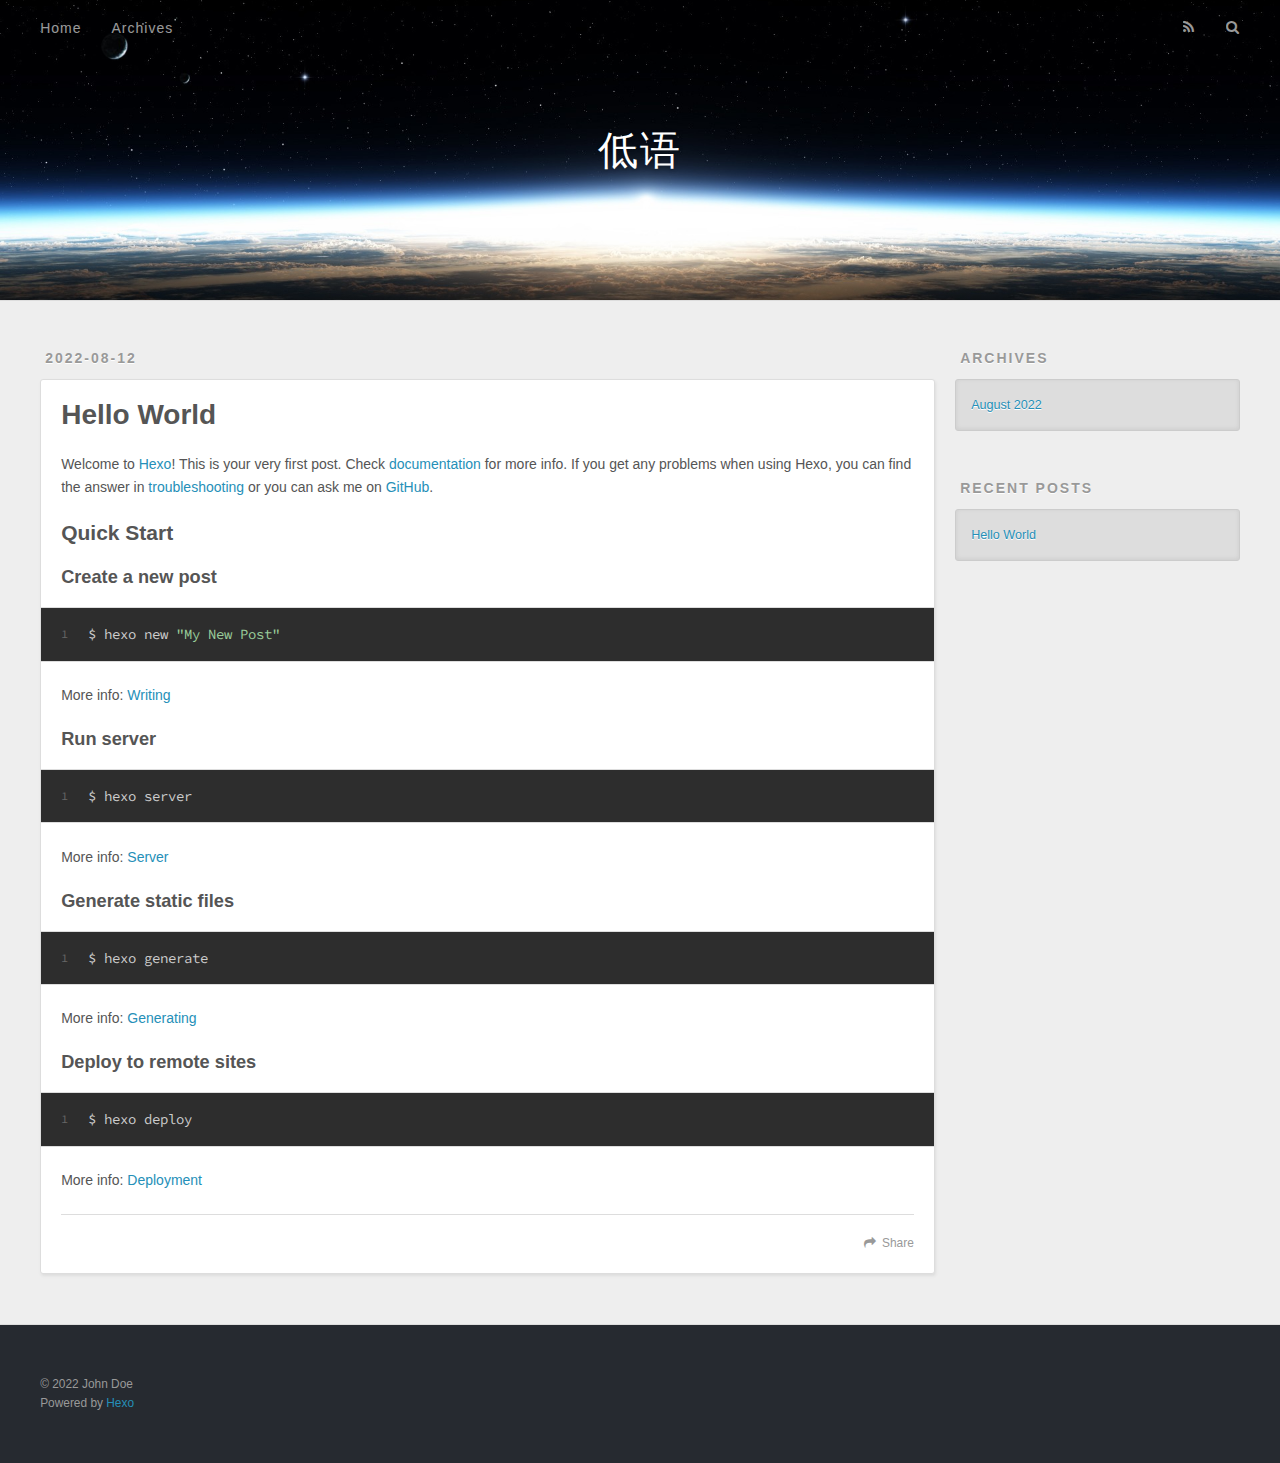
==== index.html @ 0ba9dd9c "Site updated: 2022-08-12 16:12:04" ====
<!DOCTYPE html>
<html>
<head>
  <meta charset="utf-8">
  

  
  <title>低语</title>
  <meta name="viewport" content="width=device-width, initial-scale=1, maximum-scale=1">
  <meta property="og:type" content="website">
<meta property="og:title" content="低语">
<meta property="og:url" content="http://example.com/index.html">
<meta property="og:site_name" content="低语">
<meta property="og:locale" content="en_US">
<meta property="article:author" content="John Doe">
<meta name="twitter:card" content="summary">
  
    <link rel="alternate" href="/atom.xml" title="低语" type="application/atom+xml">
  
  
    <link rel="icon" href="/favicon.png">
  
  
    <link href="//fonts.googleapis.com/css?family=Source+Code+Pro" rel="stylesheet" type="text/css">
  
  
<link rel="stylesheet" href="/css/style.css">

<meta name="generator" content="Hexo 5.4.2"></head>

<body>
  <div id="container">
    <div id="wrap">
      <header id="header">
  <div id="banner"></div>
  <div id="header-outer" class="outer">
    <div id="header-title" class="inner">
      <h1 id="logo-wrap">
        <a href="/" id="logo">低语</a>
      </h1>
      
    </div>
    <div id="header-inner" class="inner">
      <nav id="main-nav">
        <a id="main-nav-toggle" class="nav-icon"></a>
        
          <a class="main-nav-link" href="/">Home</a>
        
          <a class="main-nav-link" href="/archives">Archives</a>
        
      </nav>
      <nav id="sub-nav">
        
          <a id="nav-rss-link" class="nav-icon" href="/atom.xml" title="RSS Feed"></a>
        
        <a id="nav-search-btn" class="nav-icon" title="Search"></a>
      </nav>
      <div id="search-form-wrap">
        <form action="//google.com/search" method="get" accept-charset="UTF-8" class="search-form"><input type="search" name="q" class="search-form-input" placeholder="Search"><button type="submit" class="search-form-submit">&#xF002;</button><input type="hidden" name="sitesearch" value="http://example.com"></form>
      </div>
    </div>
  </div>
</header>
      <div class="outer">
        <section id="main">
  
    <article id="post-hello-world" class="article article-type-post" itemscope itemprop="blogPost">
  <div class="article-meta">
    <a href="/2022/08/12/hello-world/" class="article-date">
  <time datetime="2022-08-12T08:00:50.611Z" itemprop="datePublished">2022-08-12</time>
</a>
    
  </div>
  <div class="article-inner">
    
    
      <header class="article-header">
        
  
    <h1 itemprop="name">
      <a class="article-title" href="/2022/08/12/hello-world/">Hello World</a>
    </h1>
  

      </header>
    
    <div class="article-entry" itemprop="articleBody">
      
        <p>Welcome to <a target="_blank" rel="noopener" href="https://hexo.io/">Hexo</a>! This is your very first post. Check <a target="_blank" rel="noopener" href="https://hexo.io/docs/">documentation</a> for more info. If you get any problems when using Hexo, you can find the answer in <a target="_blank" rel="noopener" href="https://hexo.io/docs/troubleshooting.html">troubleshooting</a> or you can ask me on <a target="_blank" rel="noopener" href="https://github.com/hexojs/hexo/issues">GitHub</a>.</p>
<h2 id="Quick-Start"><a href="#Quick-Start" class="headerlink" title="Quick Start"></a>Quick Start</h2><h3 id="Create-a-new-post"><a href="#Create-a-new-post" class="headerlink" title="Create a new post"></a>Create a new post</h3><figure class="highlight bash"><table><tr><td class="gutter"><pre><span class="line">1</span><br></pre></td><td class="code"><pre><span class="line">$ hexo new <span class="string">&quot;My New Post&quot;</span></span><br></pre></td></tr></table></figure>

<p>More info: <a target="_blank" rel="noopener" href="https://hexo.io/docs/writing.html">Writing</a></p>
<h3 id="Run-server"><a href="#Run-server" class="headerlink" title="Run server"></a>Run server</h3><figure class="highlight bash"><table><tr><td class="gutter"><pre><span class="line">1</span><br></pre></td><td class="code"><pre><span class="line">$ hexo server</span><br></pre></td></tr></table></figure>

<p>More info: <a target="_blank" rel="noopener" href="https://hexo.io/docs/server.html">Server</a></p>
<h3 id="Generate-static-files"><a href="#Generate-static-files" class="headerlink" title="Generate static files"></a>Generate static files</h3><figure class="highlight bash"><table><tr><td class="gutter"><pre><span class="line">1</span><br></pre></td><td class="code"><pre><span class="line">$ hexo generate</span><br></pre></td></tr></table></figure>

<p>More info: <a target="_blank" rel="noopener" href="https://hexo.io/docs/generating.html">Generating</a></p>
<h3 id="Deploy-to-remote-sites"><a href="#Deploy-to-remote-sites" class="headerlink" title="Deploy to remote sites"></a>Deploy to remote sites</h3><figure class="highlight bash"><table><tr><td class="gutter"><pre><span class="line">1</span><br></pre></td><td class="code"><pre><span class="line">$ hexo deploy</span><br></pre></td></tr></table></figure>

<p>More info: <a target="_blank" rel="noopener" href="https://hexo.io/docs/one-command-deployment.html">Deployment</a></p>

      
    </div>
    <footer class="article-footer">
      <a data-url="http://example.com/2022/08/12/hello-world/" data-id="cl6q6xwbu00006ov597q30ivj" class="article-share-link">Share</a>
      
      
    </footer>
  </div>
  
</article>


  


</section>
        
          <aside id="sidebar">
  
    

  
    

  
    
  
    
  <div class="widget-wrap">
    <h3 class="widget-title">Archives</h3>
    <div class="widget">
      <ul class="archive-list"><li class="archive-list-item"><a class="archive-list-link" href="/archives/2022/08/">August 2022</a></li></ul>
    </div>
  </div>


  
    
  <div class="widget-wrap">
    <h3 class="widget-title">Recent Posts</h3>
    <div class="widget">
      <ul>
        
          <li>
            <a href="/2022/08/12/hello-world/">Hello World</a>
          </li>
        
      </ul>
    </div>
  </div>

  
</aside>
        
      </div>
      <footer id="footer">
  
  <div class="outer">
    <div id="footer-info" class="inner">
      &copy; 2022 John Doe<br>
      Powered by <a href="http://hexo.io/" target="_blank">Hexo</a>
    </div>
  </div>
</footer>
    </div>
    <nav id="mobile-nav">
  
    <a href="/" class="mobile-nav-link">Home</a>
  
    <a href="/archives" class="mobile-nav-link">Archives</a>
  
</nav>
    

<script src="//ajax.googleapis.com/ajax/libs/jquery/2.0.3/jquery.min.js"></script>


  
<link rel="stylesheet" href="/fancybox/jquery.fancybox.css">

  
<script src="/fancybox/jquery.fancybox.pack.js"></script>




<script src="/js/script.js"></script>




  </div>
</body>
</html>
---- css/style.css ----
body {
  width: 100%;
}
body:before,
body:after {
  content: "";
  display: table;
}
body:after {
  clear: both;
}
html,
body,
div,
span,
applet,
object,
iframe,
h1,
h2,
h3,
h4,
h5,
h6,
p,
blockquote,
pre,
a,
abbr,
acronym,
address,
big,
cite,
code,
del,
dfn,
em,
img,
ins,
kbd,
q,
s,
samp,
small,
strike,
strong,
sub,
sup,
tt,
var,
dl,
dt,
dd,
ol,
ul,
li,
fieldset,
form,
label,
legend,
table,
caption,
tbody,
tfoot,
thead,
tr,
th,
td {
  margin: 0;
  padding: 0;
  border: 0;
  outline: 0;
  font-weight: inherit;
  font-style: inherit;
  font-family: inherit;
  font-size: 100%;
  vertical-align: baseline;
}
body {
  line-height: 1;
  color: #000;
  background: #fff;
}
ol,
ul {
  list-style: none;
}
table {
  border-collapse: separate;
  border-spacing: 0;
  vertical-align: middle;
}
caption,
th,
td {
  text-align: left;
  font-weight: normal;
  vertical-align: middle;
}
a img {
  border: none;
}
input,
button {
  margin: 0;
  padding: 0;
}
input::-moz-focus-inner,
button::-moz-focus-inner {
  border: 0;
  padding: 0;
}
@font-face {
  font-family: FontAwesome;
  font-style: normal;
  font-weight: normal;
  src: url("fonts/fontawesome-webfont.eot?v=#4.0.3");
  src: url("fonts/fontawesome-webfont.eot?#iefix&v=#4.0.3") format("embedded-opentype"), url("fonts/fontawesome-webfont.woff?v=#4.0.3") format("woff"), url("fonts/fontawesome-webfont.ttf?v=#4.0.3") format("truetype"), url("fonts/fontawesome-webfont.svg#fontawesomeregular?v=#4.0.3") format("svg");
}
html,
body,
#container {
  height: 100%;
}
body {
  background: #eee;
  font: 14px -apple-system, BlinkMacSystemFont, "Segoe UI", "Roboto", "Oxygen", "Ubuntu", "Cantarell", "Fira Sans", "Droid Sans", "Helvetica Neue", sans-serif;
  -webkit-text-size-adjust: 100%;
}
.outer {
  max-width: 1220px;
  margin: 0 auto;
  padding: 0 20px;
}
.outer:before,
.outer:after {
  content: "";
  display: table;
}
.outer:after {
  clear: both;
}
.inner {
  display: inline;
  float: left;
  width: 98.33333333333333%;
  margin: 0 0.833333333333333%;
}
.left,
.alignleft {
  float: left;
}
.right,
.alignright {
  float: right;
}
.clear {
  clear: both;
}
#container {
  position: relative;
}
.mobile-nav-on {
  overflow: hidden;
}
#wrap {
  height: 100%;
  width: 100%;
  position: absolute;
  top: 0;
  left: 0;
  -webkit-transition: 0.2s ease-out;
  -moz-transition: 0.2s ease-out;
  -ms-transition: 0.2s ease-out;
  transition: 0.2s ease-out;
  z-index: 1;
  background: #eee;
}
.mobile-nav-on #wrap {
  left: 280px;
}
@media screen and (min-width: 768px) {
  #main {
    display: inline;
    float: left;
    width: 73.33333333333333%;
    margin: 0 0.833333333333333%;
  }
}
.article-date,
.article-category-link,
.archive-year,
.widget-title {
  text-decoration: none;
  text-transform: uppercase;
  letter-spacing: 2px;
  color: #999;
  margin-bottom: 1em;
  margin-left: 5px;
  line-height: 1em;
  text-shadow: 0 1px #fff;
  font-weight: bold;
}
.article-inner,
.archive-article-inner {
  background: #fff;
  -webkit-box-shadow: 1px 2px 3px #ddd;
  box-shadow: 1px 2px 3px #ddd;
  border: 1px solid #ddd;
  border-radius: 3px;
}
.article-entry h1,
.widget h1 {
  font-size: 2em;
}
.article-entry h2,
.widget h2 {
  font-size: 1.5em;
}
.article-entry h3,
.widget h3 {
  font-size: 1.3em;
}
.article-entry h4,
.widget h4 {
  font-size: 1.2em;
}
.article-entry h5,
.widget h5 {
  font-size: 1em;
}
.article-entry h6,
.widget h6 {
  font-size: 1em;
  color: #999;
}
.article-entry hr,
.widget hr {
  border: 1px dashed #ddd;
}
.article-entry strong,
.widget strong {
  font-weight: bold;
}
.article-entry em,
.widget em,
.article-entry cite,
.widget cite {
  font-style: italic;
}
.article-entry sup,
.widget sup,
.article-entry sub,
.widget sub {
  font-size: 0.75em;
  line-height: 0;
  position: relative;
  vertical-align: baseline;
}
.article-entry sup,
.widget sup {
  top: -0.5em;
}
.article-entry sub,
.widget sub {
  bottom: -0.2em;
}
.article-entry small,
.widget small {
  font-size: 0.85em;
}
.article-entry acronym,
.widget acronym,
.article-entry abbr,
.widget abbr {
  border-bottom: 1px dotted;
}
.article-entry ul,
.widget ul,
.article-entry ol,
.widget ol,
.article-entry dl,
.widget dl {
  margin: 0 20px;
  line-height: 1.6em;
}
.article-entry ul ul,
.widget ul ul,
.article-entry ol ul,
.widget ol ul,
.article-entry ul ol,
.widget ul ol,
.article-entry ol ol,
.widget ol ol {
  margin-top: 0;
  margin-bottom: 0;
}
.article-entry ul,
.widget ul {
  list-style: disc;
}
.article-entry ol,
.widget ol {
  list-style: decimal;
}
.article-entry dt,
.widget dt {
  font-weight: bold;
}
#header {
  height: 300px;
  position: relative;
  border-bottom: 1px solid #ddd;
}
#header:before,
#header:after {
  content: "";
  position: absolute;
  left: 0;
  right: 0;
  height: 40px;
}
#header:before {
  top: 0;
  background: -webkit-linear-gradient(rgba(0,0,0,0.2), transparent);
  background: -moz-linear-gradient(rgba(0,0,0,0.2), transparent);
  background: -ms-linear-gradient(rgba(0,0,0,0.2), transparent);
  background: linear-gradient(rgba(0,0,0,0.2), transparent);
}
#header:after {
  bottom: 0;
  background: -webkit-linear-gradient(transparent, rgba(0,0,0,0.2));
  background: -moz-linear-gradient(transparent, rgba(0,0,0,0.2));
  background: -ms-linear-gradient(transparent, rgba(0,0,0,0.2));
  background: linear-gradient(transparent, rgba(0,0,0,0.2));
}
#header-outer {
  height: 100%;
  position: relative;
}
#header-inner {
  position: relative;
  overflow: hidden;
}
#banner {
  position: absolute;
  top: 0;
  left: 0;
  width: 100%;
  height: 100%;
  background: url("images/banner.jpg") center #000;
  background-size: cover;
  z-index: -1;
}
#header-title {
  text-align: center;
  height: 40px;
  position: absolute;
  top: 50%;
  left: 0;
  margin-top: -20px;
}
#logo,
#subtitle {
  text-decoration: none;
  color: #fff;
  font-weight: 300;
  text-shadow: 0 1px 4px rgba(0,0,0,0.3);
}
#logo {
  font-size: 40px;
  line-height: 40px;
  letter-spacing: 2px;
}
#subtitle {
  font-size: 16px;
  line-height: 16px;
  letter-spacing: 1px;
}
#subtitle-wrap {
  margin-top: 16px;
}
#main-nav {
  float: left;
  margin-left: -15px;
}
.nav-icon,
.main-nav-link {
  float: left;
  color: #fff;
  opacity: 0.6;
  text-decoration: none;
  text-shadow: 0 1px rgba(0,0,0,0.2);
  -webkit-transition: opacity 0.2s;
  -moz-transition: opacity 0.2s;
  -ms-transition: opacity 0.2s;
  transition: opacity 0.2s;
  display: block;
  padding: 20px 15px;
}
.nav-icon:hover,
.main-nav-link:hover {
  opacity: 1;
}
.nav-icon {
  font-family: FontAwesome;
  text-align: center;
  font-size: 14px;
  width: 14px;
  height: 14px;
  padding: 20px 15px;
  position: relative;
  cursor: pointer;
}
.main-nav-link {
  font-weight: 300;
  letter-spacing: 1px;
}
@media screen and (max-width: 479px) {
  .main-nav-link {
    display: none;
  }
}
#main-nav-toggle {
  display: none;
}
#main-nav-toggle:before {
  content: "\f0c9";
}
@media screen and (max-width: 479px) {
  #main-nav-toggle {
    display: block;
  }
}
#sub-nav {
  float: right;
  margin-right: -15px;
}
#nav-rss-link:before {
  content: "\f09e";
}
#nav-search-btn:before {
  content: "\f002";
}
#search-form-wrap {
  position: absolute;
  top: 15px;
  width: 150px;
  height: 30px;
  right: -150px;
  opacity: 0;
  -webkit-transition: 0.2s ease-out;
  -moz-transition: 0.2s ease-out;
  -ms-transition: 0.2s ease-out;
  transition: 0.2s ease-out;
}
#search-form-wrap.on {
  opacity: 1;
  right: 0;
}
@media screen and (max-width: 479px) {
  #search-form-wrap {
    width: 100%;
    right: -100%;
  }
}
.search-form {
  position: absolute;
  top: 0;
  left: 0;
  right: 0;
  background: #fff;
  padding: 5px 15px;
  border-radius: 15px;
  -webkit-box-shadow: 0 0 10px rgba(0,0,0,0.3);
  box-shadow: 0 0 10px rgba(0,0,0,0.3);
}
.search-form-input {
  border: none;
  background: none;
  color: #555;
  width: 100%;
  font: 13px -apple-system, BlinkMacSystemFont, "Segoe UI", "Roboto", "Oxygen", "Ubuntu", "Cantarell", "Fira Sans", "Droid Sans", "Helvetica Neue", sans-serif;
  outline: none;
}
.search-form-input::-webkit-search-results-decoration,
.search-form-input::-webkit-search-cancel-button {
  -webkit-appearance: none;
}
.search-form-submit {
  position: absolute;
  top: 50%;
  right: 10px;
  margin-top: -7px;
  font: 13px FontAwesome;
  border: none;
  background: none;
  color: #bbb;
  cursor: pointer;
}
.search-form-submit:hover,
.search-form-submit:focus {
  color: #777;
}
.article {
  margin: 50px 0;
}
.article-inner {
  overflow: hidden;
}
.article-meta:before,
.article-meta:after {
  content: "";
  display: table;
}
.article-meta:after {
  clear: both;
}
.article-date {
  float: left;
}
.article-category {
  float: left;
  line-height: 1em;
  color: #ccc;
  text-shadow: 0 1px #fff;
  margin-left: 8px;
}
.article-category:before {
  content: "\2022";
}
.article-category-link {
  margin: 0 12px 1em;
}
.article-header {
  padding: 20px 20px 0;
}
.article-title {
  text-decoration: none;
  font-size: 2em;
  font-weight: bold;
  color: #555;
  line-height: 1.1em;
  -webkit-transition: color 0.2s;
  -moz-transition: color 0.2s;
  -ms-transition: color 0.2s;
  transition: color 0.2s;
}
a.article-title:hover {
  color: #258fb8;
}
.article-entry {
  color: #555;
  padding: 0 20px;
}
.article-entry:before,
.article-entry:after {
  content: "";
  display: table;
}
.article-entry:after {
  clear: both;
}
.article-entry p,
.article-entry table {
  line-height: 1.6em;
  margin: 1.6em 0;
}
.article-entry h1,
.article-entry h2,
.article-entry h3,
.article-entry h4,
.article-entry h5,
.article-entry h6 {
  font-weight: bold;
}
.article-entry h1,
.article-entry h2,
.article-entry h3,
.article-entry h4,
.article-entry h5,
.article-entry h6 {
  line-height: 1.1em;
  margin: 1.1em 0;
}
.article-entry a {
  color: #258fb8;
  text-decoration: none;
}
.article-entry a:hover {
  text-decoration: underline;
}
.article-entry ul,
.article-entry ol,
.article-entry dl {
  margin-top: 1.6em;
  margin-bottom: 1.6em;
}
.article-entry img,
.article-entry video {
  max-width: 100%;
  height: auto;
  display: block;
  margin: auto;
}
.article-entry iframe {
  border: none;
}
.article-entry table {
  width: 100%;
  border-collapse: collapse;
  border-spacing: 0;
}
.article-entry th {
  font-weight: bold;
  border-bottom: 3px solid #ddd;
  padding-bottom: 0.5em;
}
.article-entry td {
  border-bottom: 1px solid #ddd;
  padding: 10px 0;
}
.article-entry blockquote {
  font-family: Georgia, "Times New Roman", serif;
  font-size: 1.4em;
  margin: 1.6em 20px;
  text-align: center;
}
.article-entry blockquote footer {
  font-size: 14px;
  margin: 1.6em 0;
  font-family: -apple-system, BlinkMacSystemFont, "Segoe UI", "Roboto", "Oxygen", "Ubuntu", "Cantarell", "Fira Sans", "Droid Sans", "Helvetica Neue", sans-serif;
}
.article-entry blockquote footer cite:before {
  content: "—";
  padding: 0 0.5em;
}
.article-entry .pullquote {
  text-align: left;
  width: 45%;
  margin: 0;
}
.article-entry .pullquote.left {
  margin-left: 0.5em;
  margin-right: 1em;
}
.article-entry .pullquote.right {
  margin-right: 0.5em;
  margin-left: 1em;
}
.article-entry .caption {
  color: #999;
  display: block;
  font-size: 0.9em;
  margin-top: 0.5em;
  position: relative;
  text-align: center;
}
.article-entry .video-container {
  position: relative;
  padding-top: 56.25%;
  height: 0;
  overflow: hidden;
}
.article-entry .video-container iframe,
.article-entry .video-container object,
.article-entry .video-container embed {
  position: absolute;
  top: 0;
  left: 0;
  width: 100%;
  height: 100%;
  margin-top: 0;
}
.article-more-link a {
  display: inline-block;
  line-height: 1em;
  padding: 6px 15px;
  border-radius: 15px;
  background: #eee;
  color: #999;
  text-shadow: 0 1px #fff;
  text-decoration: none;
}
.article-more-link a:hover {
  background: #258fb8;
  color: #fff;
  text-decoration: none;
  text-shadow: 0 1px #1e7293;
}
.article-footer {
  font-size: 0.85em;
  line-height: 1.6em;
  border-top: 1px solid #ddd;
  padding-top: 1.6em;
  margin: 0 20px 20px;
}
.article-footer:before,
.article-footer:after {
  content: "";
  display: table;
}
.article-footer:after {
  clear: both;
}
.article-footer a {
  color: #999;
  text-decoration: none;
}
.article-footer a:hover {
  color: #555;
}
.article-tag-list-item {
  float: left;
  margin-right: 10px;
}
.article-tag-list-link:before {
  content: "#";
}
.article-comment-link {
  float: right;
}
.article-comment-link:before {
  content: "\f075";
  font-family: FontAwesome;
  padding-right: 8px;
}
.article-share-link {
  cursor: pointer;
  float: right;
  margin-left: 20px;
}
.article-share-link:before {
  content: "\f064";
  font-family: FontAwesome;
  padding-right: 6px;
}
#article-nav {
  position: relative;
}
#article-nav:before,
#article-nav:after {
  content: "";
  display: table;
}
#article-nav:after {
  clear: both;
}
@media screen and (min-width: 768px) {
  #article-nav {
    margin: 50px 0;
  }
  #article-nav:before {
    width: 8px;
    height: 8px;
    position: absolute;
    top: 50%;
    left: 50%;
    margin-top: -4px;
    margin-left: -4px;
    content: "";
    border-radius: 50%;
    background: #ddd;
    -webkit-box-shadow: 0 1px 2px #fff;
    box-shadow: 0 1px 2px #fff;
  }
}
.article-nav-link-wrap {
  text-decoration: none;
  text-shadow: 0 1px #fff;
  color: #999;
  -webkit-box-sizing: border-box;
  -moz-box-sizing: border-box;
  box-sizing: border-box;
  margin-top: 50px;
  text-align: center;
  display: block;
}
.article-nav-link-wrap:hover {
  color: #555;
}
@media screen and (min-width: 768px) {
  .article-nav-link-wrap {
    width: 50%;
    margin-top: 0;
  }
}
@media screen and (min-width: 768px) {
  #article-nav-newer {
    float: left;
    text-align: right;
    padding-right: 20px;
  }
}
@media screen and (min-width: 768px) {
  #article-nav-older {
    float: right;
    text-align: left;
    padding-left: 20px;
  }
}
.article-nav-caption {
  text-transform: uppercase;
  letter-spacing: 2px;
  color: #ddd;
  line-height: 1em;
  font-weight: bold;
}
#article-nav-newer .article-nav-caption {
  margin-right: -2px;
}
.article-nav-title {
  font-size: 0.85em;
  line-height: 1.6em;
  margin-top: 0.5em;
}
.article-share-box {
  position: absolute;
  display: none;
  background: #fff;
  -webkit-box-shadow: 1px 2px 10px rgba(0,0,0,0.2);
  box-shadow: 1px 2px 10px rgba(0,0,0,0.2);
  border-radius: 3px;
  margin-left: -145px;
  overflow: hidden;
  z-index: 1;
}
.article-share-box.on {
  display: block;
}
.article-share-input {
  width: 100%;
  background: none;
  -webkit-box-sizing: border-box;
  -moz-box-sizing: border-box;
  box-sizing: border-box;
  font: 14px -apple-system, BlinkMacSystemFont, "Segoe UI", "Roboto", "Oxygen", "Ubuntu", "Cantarell", "Fira Sans", "Droid Sans", "Helvetica Neue", sans-serif;
  padding: 0 15px;
  color: #555;
  outline: none;
  border: 1px solid #ddd;
  border-radius: 3px 3px 0 0;
  height: 36px;
  line-height: 36px;
}
.article-share-links {
  background: #eee;
}
.article-share-links:before,
.article-share-links:after {
  content: "";
  display: table;
}
.article-share-links:after {
  clear: both;
}
.article-share-twitter,
.article-share-facebook,
.article-share-pinterest,
.article-share-google {
  width: 50px;
  height: 36px;
  display: block;
  float: left;
  position: relative;
  color: #999;
  text-shadow: 0 1px #fff;
}
.article-share-twitter:before,
.article-share-facebook:before,
.article-share-pinterest:before,
.article-share-google:before {
  font-size: 20px;
  font-family: FontAwesome;
  width: 20px;
  height: 20px;
  position: absolute;
  top: 50%;
  left: 50%;
  margin-top: -10px;
  margin-left: -10px;
  text-align: center;
}
.article-share-twitter:hover,
.article-share-facebook:hover,
.article-share-pinterest:hover,
.article-share-google:hover {
  color: #fff;
}
.article-share-twitter:before {
  content: "\f099";
}
.article-share-twitter:hover {
  background: #00aced;
  text-shadow: 0 1px #008abe;
}
.article-share-facebook:before {
  content: "\f09a";
}
.article-share-facebook:hover {
  background: #3b5998;
  text-shadow: 0 1px #2f477a;
}
.article-share-pinterest:before {
  content: "\f0d2";
}
.article-share-pinterest:hover {
  background: #cb2027;
  text-shadow: 0 1px #a21a1f;
}
.article-share-google:before {
  content: "\f0d5";
}
.article-share-google:hover {
  background: #dd4b39;
  text-shadow: 0 1px #be3221;
}
.article-gallery {
  background: #000;
  position: relative;
}
.article-gallery-photos {
  position: relative;
  overflow: hidden;
}
.article-gallery-img {
  display: none;
  max-width: 100%;
}
.article-gallery-img:first-child {
  display: block;
}
.article-gallery-img.loaded {
  position: absolute;
  display: block;
}
.article-gallery-img img {
  display: block;
  max-width: 100%;
  margin: 0 auto;
}
#comments {
  background: #fff;
  -webkit-box-shadow: 1px 2px 3px #ddd;
  box-shadow: 1px 2px 3px #ddd;
  padding: 20px;
  border: 1px solid #ddd;
  border-radius: 3px;
  margin: 50px 0;
}
#comments a {
  color: #258fb8;
}
.archives-wrap {
  margin: 50px 0;
}
.archives:before,
.archives:after {
  content: "";
  display: table;
}
.archives:after {
  clear: both;
}
.archive-year-wrap {
  margin-bottom: 1em;
}
.archives {
  -webkit-column-gap: 10px;
  -moz-column-gap: 10px;
  column-gap: 10px;
}
@media screen and (min-width: 480px) and (max-width: 767px) {
  .archives {
    -webkit-column-count: 2;
    -moz-column-count: 2;
    column-count: 2;
  }
}
@media screen and (min-width: 768px) {
  .archives {
    -webkit-column-count: 3;
    -moz-column-count: 3;
    column-count: 3;
  }
}
.archive-article {
  -webkit-column-break-inside: avoid;
  page-break-inside: avoid;
  overflow: hidden;
  break-inside: avoid-column;
}
.archive-article-inner {
  padding: 10px;
  margin-bottom: 15px;
}
.archive-article-title {
  text-decoration: none;
  font-weight: bold;
  color: #555;
  -webkit-transition: color 0.2s;
  -moz-transition: color 0.2s;
  -ms-transition: color 0.2s;
  transition: color 0.2s;
  line-height: 1.6em;
}
.archive-article-title:hover {
  color: #258fb8;
}
.archive-article-footer {
  margin-top: 1em;
}
.archive-article-date {
  color: #999;
  text-decoration: none;
  font-size: 0.85em;
  line-height: 1em;
  margin-bottom: 0.5em;
  display: block;
}
#page-nav {
  margin: 50px auto;
  background: #fff;
  -webkit-box-shadow: 1px 2px 3px #ddd;
  box-shadow: 1px 2px 3px #ddd;
  border: 1px solid #ddd;
  border-radius: 3px;
  text-align: center;
  color: #999;
  overflow: hidden;
}
#page-nav:before,
#page-nav:after {
  content: "";
  display: table;
}
#page-nav:after {
  clear: both;
}
#page-nav a,
#page-nav span {
  padding: 10px 20px;
  line-height: 1;
  height: 2ex;
}
#page-nav a {
  color: #999;
  text-decoration: none;
}
#page-nav a:hover {
  background: #999;
  color: #fff;
}
#page-nav .prev {
  float: left;
}
#page-nav .next {
  float: right;
}
#page-nav .page-number {
  display: inline-block;
}
@media screen and (max-width: 479px) {
  #page-nav .page-number {
    display: none;
  }
}
#page-nav .current {
  color: #555;
  font-weight: bold;
}
#page-nav .space {
  color: #ddd;
}
#footer {
  background: #262a30;
  padding: 50px 0;
  border-top: 1px solid #ddd;
  color: #999;
}
#footer a {
  color: #258fb8;
  text-decoration: none;
}
#footer a:hover {
  text-decoration: underline;
}
#footer-info {
  line-height: 1.6em;
  font-size: 0.85em;
}
.article-entry pre,
.article-entry .highlight {
  background: #2d2d2d;
  margin: 0 -20px;
  padding: 15px 20px;
  border-style: solid;
  border-color: #ddd;
  border-width: 1px 0;
  overflow: auto;
  color: #ccc;
  line-height: 22.400000000000002px;
}
.article-entry .highlight .gutter pre,
.article-entry .gist .gist-file .gist-data .line-numbers {
  color: #666;
  font-size: 0.85em;
}
.article-entry pre,
.article-entry code {
  font-family: "Source Code Pro", Consolas, Monaco, Menlo, Consolas, monospace;
}
.article-entry code {
  background: #eee;
  text-shadow: 0 1px #fff;
  padding: 0 0.3em;
}
.article-entry pre code {
  background: none;
  text-shadow: none;
  padding: 0;
}
.article-entry .highlight pre {
  border: none;
  margin: 0;
  padding: 0;
}
.article-entry .highlight table {
  margin: 0;
  width: auto;
}
.article-entry .highlight td {
  border: none;
  padding: 0;
}
.article-entry .highlight figcaption {
  font-size: 0.85em;
  color: #999;
  line-height: 1em;
  margin-bottom: 1em;
}
.article-entry .highlight figcaption:before,
.article-entry .highlight figcaption:after {
  content: "";
  display: table;
}
.article-entry .highlight figcaption:after {
  clear: both;
}
.article-entry .highlight figcaption a {
  float: right;
}
.article-entry .highlight .gutter pre {
  text-align: right;
  padding-right: 20px;
}
.article-entry .highlight .line {
  height: 22.400000000000002px;
}
.article-entry .highlight .line.marked {
  background: #515151;
}
.article-entry .gist {
  margin: 0 -20px;
  border-style: solid;
  border-color: #ddd;
  border-width: 1px 0;
  background: #2d2d2d;
  padding: 15px 20px 15px 0;
}
.article-entry .gist .gist-file {
  border: none;
  font-family: "Source Code Pro", Consolas, Monaco, Menlo, Consolas, monospace;
  margin: 0;
}
.article-entry .gist .gist-file .gist-data {
  background: none;
  border: none;
}
.article-entry .gist .gist-file .gist-data .line-numbers {
  background: none;
  border: none;
  padding: 0 20px 0 0;
}
.article-entry .gist .gist-file .gist-data .line-data {
  padding: 0 !important;
}
.article-entry .gist .gist-file .highlight {
  margin: 0;
  padding: 0;
  border: none;
}
.article-entry .gist .gist-file .gist-meta {
  background: #2d2d2d;
  color: #999;
  font: 0.85em -apple-system, BlinkMacSystemFont, "Segoe UI", "Roboto", "Oxygen", "Ubuntu", "Cantarell", "Fira Sans", "Droid Sans", "Helvetica Neue", sans-serif;
  text-shadow: 0 0;
  padding: 0;
  margin-top: 1em;
  margin-left: 20px;
}
.article-entry .gist .gist-file .gist-meta a {
  color: #258fb8;
  font-weight: normal;
}
.article-entry .gist .gist-file .gist-meta a:hover {
  text-decoration: underline;
}
pre .comment,
pre .title {
  color: #999;
}
pre .variable,
pre .attribute,
pre .tag,
pre .regexp,
pre .ruby .constant,
pre .xml .tag .title,
pre .xml .pi,
pre .xml .doctype,
pre .html .doctype,
pre .css .id,
pre .css .class,
pre .css .pseudo {
  color: #f2777a;
}
pre .number,
pre .preprocessor,
pre .built_in,
pre .literal,
pre .params,
pre .constant {
  color: #f99157;
}
pre .class,
pre .ruby .class .title,
pre .css .rules .attribute {
  color: #9c9;
}
pre .string,
pre .value,
pre .inheritance,
pre .header,
pre .ruby .symbol,
pre .xml .cdata {
  color: #9c9;
}
pre .css .hexcolor {
  color: #6cc;
}
pre .function,
pre .python .decorator,
pre .python .title,
pre .ruby .function .title,
pre .ruby .title .keyword,
pre .perl .sub,
pre .javascript .title,
pre .coffeescript .title {
  color: #69c;
}
pre .keyword,
pre .javascript .function {
  color: #c9c;
}
@media screen and (max-width: 479px) {
  #mobile-nav {
    position: absolute;
    top: 0;
    left: 0;
    width: 280px;
    height: 100%;
    background: #191919;
    border-right: 1px solid #fff;
  }
}
@media screen and (max-width: 479px) {
  .mobile-nav-link {
    display: block;
    color: #999;
    text-decoration: none;
    padding: 15px 20px;
    font-weight: bold;
  }
  .mobile-nav-link:hover {
    color: #fff;
  }
}
@media screen and (min-width: 768px) {
  #sidebar {
    display: inline;
    float: left;
    width: 23.333333333333332%;
    margin: 0 0.833333333333333%;
  }
}
.widget-wrap {
  margin: 50px 0;
}
.widget {
  color: #777;
  text-shadow: 0 1px #fff;
  background: #ddd;
  -webkit-box-shadow: 0 -1px 4px #ccc inset;
  box-shadow: 0 -1px 4px #ccc inset;
  border: 1px solid #ccc;
  padding: 15px;
  border-radius: 3px;
}
.widget a {
  color: #258fb8;
  text-decoration: none;
}
.widget a:hover {
  text-decoration: underline;
}
.widget ul ul,
.widget ol ul,
.widget dl ul,
.widget ul ol,
.widget ol ol,
.widget dl ol,
.widget ul dl,
.widget ol dl,
.widget dl dl {
  margin-left: 15px;
  list-style: disc;
}
.widget {
  line-height: 1.6em;
  word-wrap: break-word;
  font-size: 0.9em;
}
.widget ul,
.widget ol {
  list-style: none;
  margin: 0;
}
.widget ul ul,
.widget ol ul,
.widget ul ol,
.widget ol ol {
  margin: 0 20px;
}
.widget ul ul,
.widget ol ul {
  list-style: disc;
}
.widget ul ol,
.widget ol ol {
  list-style: decimal;
}
.category-list-count,
.tag-list-count,
.archive-list-count {
  padding-left: 5px;
  color: #999;
  font-size: 0.85em;
}
.category-list-count:before,
.tag-list-count:before,
.archive-list-count:before {
  content: "(";
}
.category-list-count:after,
.tag-list-count:after,
.archive-list-count:after {
  content: ")";
}
.tagcloud a {
  margin-right: 5px;
  display: inline-block;
}
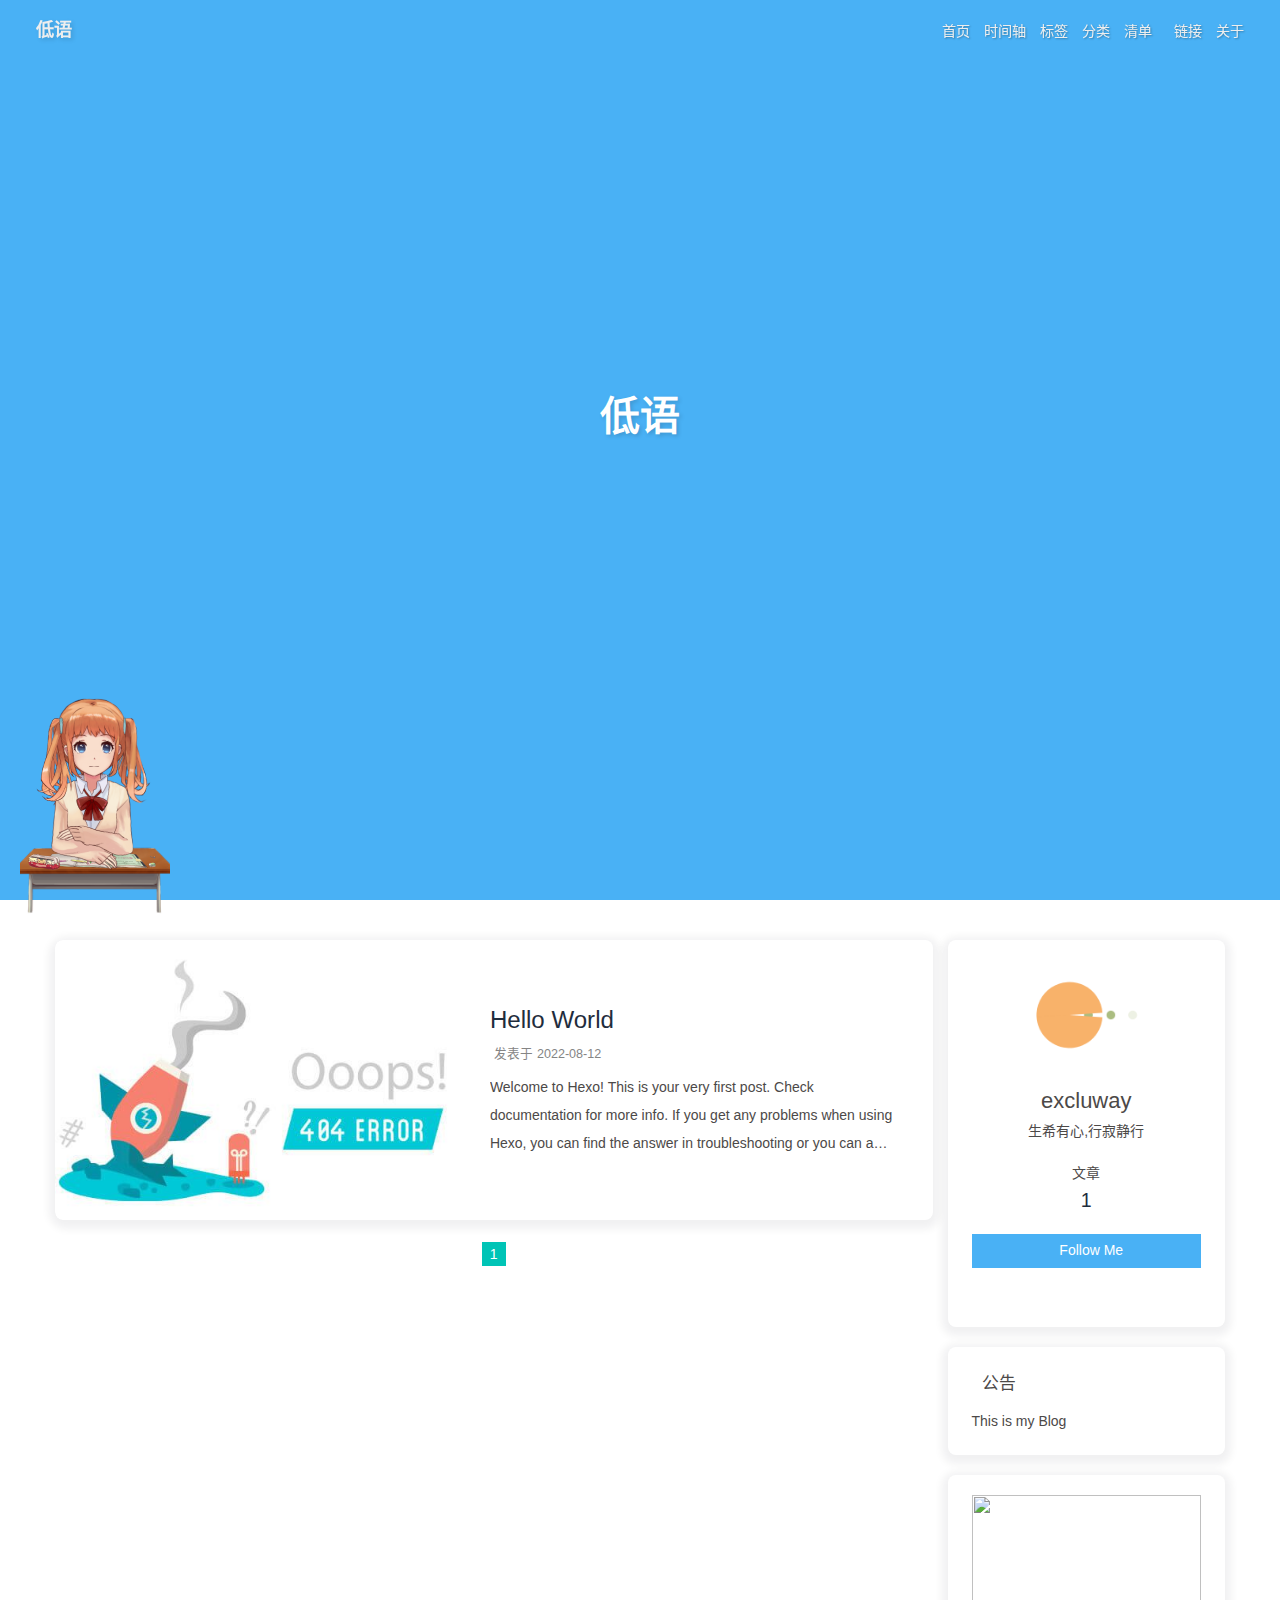
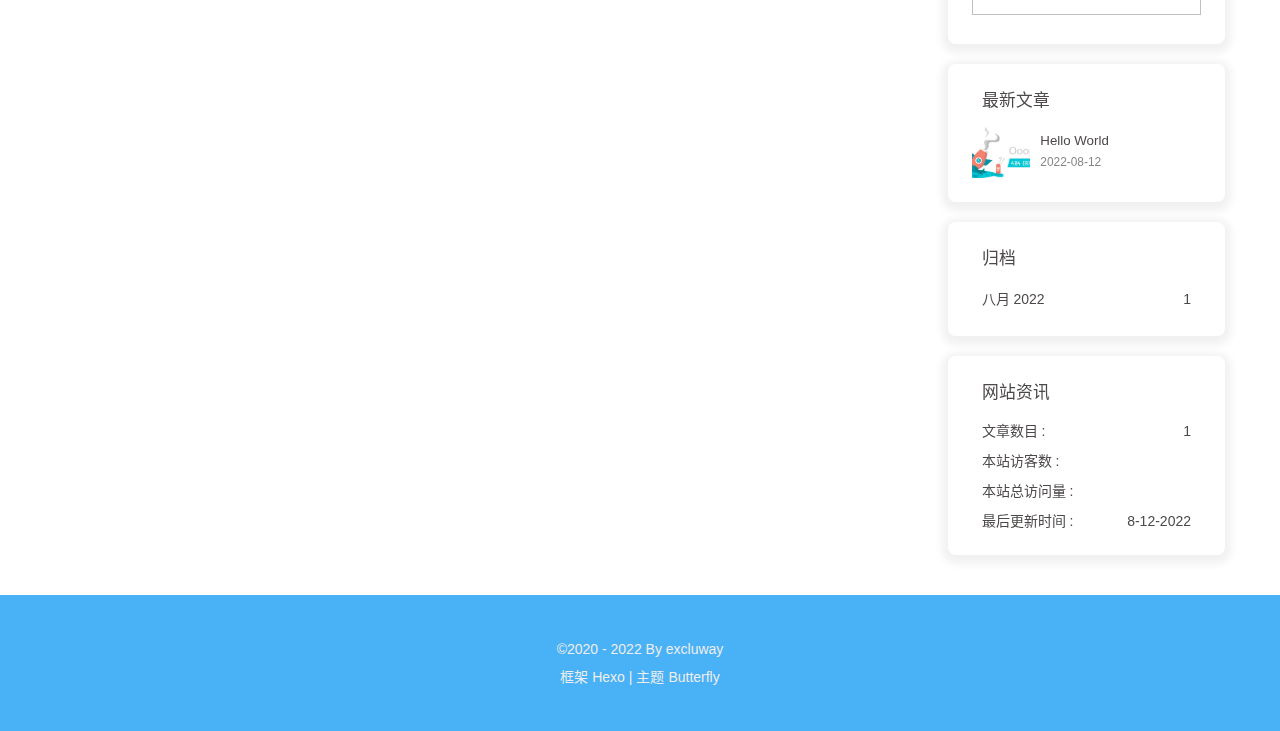
==== commit 6b1b5670: "Site updated: 2022-08-12 17:52:48" ====
--- a/index.html
+++ b/index.html
@@ -1,196 +1,177 @@
-<!DOCTYPE html>
-<html>
-<head>
-  <meta charset="utf-8">
-  
-
-  
-  <title>低语</title>
-  <meta name="viewport" content="width=device-width, initial-scale=1, maximum-scale=1">
-  <meta property="og:type" content="website">
+<!DOCTYPE html><html lang="zh-CN" data-theme="light"><head><meta charset="UTF-8"><meta http-equiv="X-UA-Compatible" content="IE=edge"><meta name="viewport" content="width=device-width,initial-scale=1"><title>低语</title><meta name="keywords" content="博客"><meta name="author" content="excluway"><meta name="copyright" content="excluway"><meta name="format-detection" content="telephone=no"><meta name="theme-color" content="#ffffff"><meta name="description" content="生希有心,行寂静行">
+<meta property="og:type" content="website">
 <meta property="og:title" content="低语">
 <meta property="og:url" content="http://example.com/index.html">
 <meta property="og:site_name" content="低语">
-<meta property="og:locale" content="en_US">
-<meta property="article:author" content="John Doe">
+<meta property="og:description" content="生希有心,行寂静行">
+<meta property="og:locale" content="zh_CN">
+<meta property="og:image" content="https://gimg2.baidu.com/image_search/src=http%3A%2F%2Fb-ssl.duitang.com%2Fuploads%2Fitem%2F201809%2F01%2F20180901214613_VXdRf.thumb.700_0.jpeg&refer=http%3A%2F%2Fb-ssl.duitang.com&app=2002&size=f9999,10000&q=a80&n=0&g=0n&fmt=auto?sec=1662887226&t=3ee114863120417bab753a8050592afd">
+<meta property="article:author" content="excluway">
+<meta property="article:tag" content="博客">
 <meta name="twitter:card" content="summary">
+<meta name="twitter:image" content="https://gimg2.baidu.com/image_search/src=http%3A%2F%2Fb-ssl.duitang.com%2Fuploads%2Fitem%2F201809%2F01%2F20180901214613_VXdRf.thumb.700_0.jpeg&refer=http%3A%2F%2Fb-ssl.duitang.com&app=2002&size=f9999,10000&q=a80&n=0&g=0n&fmt=auto?sec=1662887226&t=3ee114863120417bab753a8050592afd"><link rel="shortcut icon" href="/img/favicon.png"><link rel="canonical" href="http://example.com/"><link rel="preconnect" href="//cdn.jsdelivr.net"/><link rel="preconnect" href="//busuanzi.ibruce.info"/><link rel="stylesheet" href="/css/index.css"><link rel="stylesheet" href="https://cdn.jsdelivr.net/npm/@fortawesome/fontawesome-free/css/all.min.css" media="print" onload="this.media='all'"><script>const GLOBAL_CONFIG = { 
+  root: '/',
+  algolia: undefined,
+  localSearch: undefined,
+  translate: undefined,
+  noticeOutdate: undefined,
+  highlight: {"plugin":"highlighjs","highlightCopy":true,"highlightLang":true,"highlightHeightLimit":false},
+  copy: {
+    success: '复制成功',
+    error: '复制错误',
+    noSupport: '浏览器不支持'
+  },
+  relativeDate: {
+    homepage: false,
+    post: false
+  },
+  runtime: '',
+  date_suffix: {
+    just: '刚刚',
+    min: '分钟前',
+    hour: '小时前',
+    day: '天前',
+    month: '个月前'
+  },
+  copyright: {"limitCount":50,"languages":{"author":"作者: excluway","link":"链接: ","source":"来源: 低语","info":"著作权归作者所有。商业转载请联系作者获得授权，非商业转载请注明出处。"}},
+  lightbox: 'fancybox',
+  Snackbar: undefined,
+  source: {
+    jQuery: 'https://cdn.jsdelivr.net/npm/jquery@latest/dist/jquery.min.js',
+    justifiedGallery: {
+      js: 'https://cdn.jsdelivr.net/npm/justifiedGallery/dist/js/jquery.justifiedGallery.min.js',
+      css: 'https://cdn.jsdelivr.net/npm/justifiedGallery/dist/css/justifiedGallery.min.css'
+    },
+    fancybox: {
+      js: 'https://cdn.jsdelivr.net/npm/@fancyapps/fancybox@latest/dist/jquery.fancybox.min.js',
+      css: 'https://cdn.jsdelivr.net/npm/@fancyapps/fancybox@latest/dist/jquery.fancybox.min.css'
+    }
+  },
+  isPhotoFigcaption: false,
+  islazyload: false,
+  isanchor: false
+}</script><script id="config-diff">var GLOBAL_CONFIG_SITE = { 
+  isPost: false,
+  isHome: true,
+  isHighlightShrink: false,
+  isToc: false,
+  postUpdate: '2022-08-12 17:52:43'
+}</script><noscript><style type="text/css">
+  #nav {
+    opacity: 1
+  }
+  .justified-gallery img {
+    opacity: 1
+  }
+
+  #recent-posts time,
+  #post-meta time {
+    display: inline !important
+  }
+</style></noscript><script>(win=>{
+    win.saveToLocal = {
+      set: function setWithExpiry(key, value, ttl) {
+        if (ttl === 0) return
+        const now = new Date()
+        const expiryDay = ttl * 86400000
+        const item = {
+          value: value,
+          expiry: now.getTime() + expiryDay,
+        }
+        localStorage.setItem(key, JSON.stringify(item))
+      },
+
+      get: function getWithExpiry(key) {
+        const itemStr = localStorage.getItem(key)
+
+        if (!itemStr) {
+          return undefined
+        }
+        const item = JSON.parse(itemStr)
+        const now = new Date()
+
+        if (now.getTime() > item.expiry) {
+          localStorage.removeItem(key)
+          return undefined
+        }
+        return item.value
+      }
+    }
   
-    <link rel="alternate" href="/atom.xml" title="低语" type="application/atom+xml">
+    win.getScript = url => new Promise((resolve, reject) => {
+      const script = document.createElement('script')
+      script.src = url
+      script.async = true
+      script.onerror = reject
+      script.onload = script.onreadystatechange = function() {
+        const loadState = this.readyState
+        if (loadState && loadState !== 'loaded' && loadState !== 'complete') return
+        script.onload = script.onreadystatechange = null
+        resolve()
+      }
+      document.head.appendChild(script)
+    })
   
-  
-    <link rel="icon" href="/favicon.png">
-  
-  
-    <link href="//fonts.googleapis.com/css?family=Source+Code+Pro" rel="stylesheet" type="text/css">
-  
-  
-<link rel="stylesheet" href="/css/style.css">
+      win.activateDarkMode = function () {
+        document.documentElement.setAttribute('data-theme', 'dark')
+        if (document.querySelector('meta[name="theme-color"]') !== null) {
+          document.querySelector('meta[name="theme-color"]').setAttribute('content', '#0d0d0d')
+        }
+      }
+      win.activateLightMode = function () {
+        document.documentElement.setAttribute('data-theme', 'light')
+        if (document.querySelector('meta[name="theme-color"]') !== null) {
+          document.querySelector('meta[name="theme-color"]').setAttribute('content', '#ffffff')
+        }
+      }
+      const t = saveToLocal.get('theme')
+    
+          if (t === 'dark') activateDarkMode()
+          else if (t === 'light') activateLightMode()
+        
+      const asideStatus = saveToLocal.get('aside-status')
+      if (asideStatus !== undefined) {
+        if (asideStatus === 'hide') {
+          document.documentElement.classList.add('hide-aside')
+        } else {
+          document.documentElement.classList.remove('hide-aside')
+        }
+      }
+    })(window)</script><link rel="stylesheet" href="/css/universe.css"><!-- hexo injector head_end start --><link rel="stylesheet" href="https://unpkg.zhimg.com/hexo-butterfly-clock/lib/clock.min.css" /><!-- hexo injector head_end end --><meta name="generator" content="Hexo 5.4.2"></head><body><div id="sidebar"><div id="menu-mask"></div><div id="sidebar-menus"><div class="author-avatar"><img class="avatar-img" src="https://gimg2.baidu.com/image_search/src=http%3A%2F%2Fb-ssl.duitang.com%2Fuploads%2Fitem%2F201809%2F01%2F20180901214613_VXdRf.thumb.700_0.jpeg&amp;refer=http%3A%2F%2Fb-ssl.duitang.com&amp;app=2002&amp;size=f9999,10000&amp;q=a80&amp;n=0&amp;g=0n&amp;fmt=auto?sec=1662887226&amp;t=3ee114863120417bab753a8050592afd" onerror="onerror=null;src='/img/friend_404.gif'" alt="avatar"/></div><div class="site-data"><div class="data-item is-center"><div class="data-item-link"><a href="/archives/"><div class="headline">文章</div><div class="length-num">1</div></a></div></div></div><hr/><div class="menus_items"><div class="menus_item"><a class="site-page" href="/"><i class="fa-fw fas fa-home"></i><span> 首页</span></a></div><div class="menus_item"><a class="site-page" href="/archives/"><i class="fa-fw fas fa-archive"></i><span> 时间轴</span></a></div><div class="menus_item"><a class="site-page" href="/tags/"><i class="fa-fw fas fa-tags"></i><span> 标签</span></a></div><div class="menus_item"><a class="site-page" href="/categories/"><i class="fa-fw fas fa-folder-open"></i><span> 分类</span></a></div><div class="menus_item"><a class="site-page" href="javascript:void(0);"><i class="fa-fw fas fa-list"></i><span> 清单</span><i class="fas fa-chevron-down expand"></i></a><ul class="menus_item_child"><li><a class="site-page child" href="/music/"><i class="fa-fw fas fa-music"></i><span> 音乐</span></a></li><li><a class="site-page child" href="/movies/"><i class="fa-fw fas fa-video"></i><span> 电影</span></a></li></ul></div><div class="menus_item"><a class="site-page" href="/link/"><i class="fa-fw fas fa-link"></i><span> 链接</span></a></div><div class="menus_item"><a class="site-page" href="/about/"><i class="fa-fw fas fa-heart"></i><span> 关于</span></a></div></div></div></div><div class="page" id="body-wrap"><header class="full_page" id="page-header"><nav id="nav"><span id="blog_name"><a id="site-name" href="/">低语</a></span><div id="menus"><div class="menus_items"><div class="menus_item"><a class="site-page" href="/"><i class="fa-fw fas fa-home"></i><span> 首页</span></a></div><div class="menus_item"><a class="site-page" href="/archives/"><i class="fa-fw fas fa-archive"></i><span> 时间轴</span></a></div><div class="menus_item"><a class="site-page" href="/tags/"><i class="fa-fw fas fa-tags"></i><span> 标签</span></a></div><div class="menus_item"><a class="site-page" href="/categories/"><i class="fa-fw fas fa-folder-open"></i><span> 分类</span></a></div><div class="menus_item"><a class="site-page" href="javascript:void(0);"><i class="fa-fw fas fa-list"></i><span> 清单</span><i class="fas fa-chevron-down expand"></i></a><ul class="menus_item_child"><li><a class="site-page child" href="/music/"><i class="fa-fw fas fa-music"></i><span> 音乐</span></a></li><li><a class="site-page child" href="/movies/"><i class="fa-fw fas fa-video"></i><span> 电影</span></a></li></ul></div><div class="menus_item"><a class="site-page" href="/link/"><i class="fa-fw fas fa-link"></i><span> 链接</span></a></div><div class="menus_item"><a class="site-page" href="/about/"><i class="fa-fw fas fa-heart"></i><span> 关于</span></a></div></div><div id="toggle-menu"><a class="site-page"><i class="fas fa-bars fa-fw"></i></a></div></div></nav><div id="site-info"><h1 id="site-title">低语</h1><div id="site_social_icons"><a class="social-icon" href="https://github.com/excluway" target="_blank" title="Github"><i class="fab fa-github"></i></a><a class="social-icon" href="mailto:1067491203@qq.com" target="_blank" title="Email"><i class="fas fa-envelope"></i></a></div></div><div id="scroll-down"><i class="fas fa-angle-down scroll-down-effects"></i></div></header><main class="layout" id="content-inner"><div class="recent-posts" id="recent-posts"><div class="recent-post-item"><div class="post_cover left_radius"><a href="/2022/08/12/hello-world/" title="Hello World">     <img class="post_bg" src="https://cdn.jsdelivr.net/npm/butterfly-extsrc@1/img/default.jpg" onerror="this.onerror=null;this.src='/img/404.jpg'" alt="Hello World"></a></div><div class="recent-post-info"><a class="article-title" href="/2022/08/12/hello-world/" title="Hello World">Hello World</a><div class="article-meta-wrap"><span class="post-meta-date"><i class="far fa-calendar-alt"></i><span class="article-meta-label">发表于</span><time datetime="2022-08-12T08:00:50.611Z" title="发表于 2022-08-12 16:00:50">2022-08-12</time></span></div><div class="content">Welcome to Hexo! This is your very first post. Check documentation for more info. If you get any problems when using Hexo, you can find the answer in troubleshooting or you can ask me on GitHub.
+Quick StartCreate a new post1$ hexo new &quot;My New Post&quot;
 
-<meta name="generator" content="Hexo 5.4.2"></head>
+More info: Writing
+Run server1$ hexo server
 
-<body>
-  <div id="container">
-    <div id="wrap">
-      <header id="header">
-  <div id="banner"></div>
-  <div id="header-outer" class="outer">
-    <div id="header-title" class="inner">
-      <h1 id="logo-wrap">
-        <a href="/" id="logo">低语</a>
-      </h1>
-      
-    </div>
-    <div id="header-inner" class="inner">
-      <nav id="main-nav">
-        <a id="main-nav-toggle" class="nav-icon"></a>
-        
-          <a class="main-nav-link" href="/">Home</a>
-        
-          <a class="main-nav-link" href="/archives">Archives</a>
-        
-      </nav>
-      <nav id="sub-nav">
-        
-          <a id="nav-rss-link" class="nav-icon" href="/atom.xml" title="RSS Feed"></a>
-        
-        <a id="nav-search-btn" class="nav-icon" title="Search"></a>
-      </nav>
-      <div id="search-form-wrap">
-        <form action="//google.com/search" method="get" accept-charset="UTF-8" class="search-form"><input type="search" name="q" class="search-form-input" placeholder="Search"><button type="submit" class="search-form-submit">&#xF002;</button><input type="hidden" name="sitesearch" value="http://example.com"></form>
-      </div>
-    </div>
-  </div>
-</header>
-      <div class="outer">
-        <section id="main">
-  
-    <article id="post-hello-world" class="article article-type-post" itemscope itemprop="blogPost">
-  <div class="article-meta">
-    <a href="/2022/08/12/hello-world/" class="article-date">
-  <time datetime="2022-08-12T08:00:50.611Z" itemprop="datePublished">2022-08-12</time>
-</a>
-    
-  </div>
-  <div class="article-inner">
-    
-    
-      <header class="article-header">
-        
-  
-    <h1 itemprop="name">
-      <a class="article-title" href="/2022/08/12/hello-world/">Hello World</a>
-    </h1>
-  
+More info: Server
+Generate static files1$ hexo generate
 
-      </header>
-    
-    <div class="article-entry" itemprop="articleBody">
-      
-        <p>Welcome to <a target="_blank" rel="noopener" href="https://hexo.io/">Hexo</a>! This is your very first post. Check <a target="_blank" rel="noopener" href="https://hexo.io/docs/">documentation</a> for more info. If you get any problems when using Hexo, you can find the answer in <a target="_blank" rel="noopener" href="https://hexo.io/docs/troubleshooting.html">troubleshooting</a> or you can ask me on <a target="_blank" rel="noopener" href="https://github.com/hexojs/hexo/issues">GitHub</a>.</p>
-<h2 id="Quick-Start"><a href="#Quick-Start" class="headerlink" title="Quick Start"></a>Quick Start</h2><h3 id="Create-a-new-post"><a href="#Create-a-new-post" class="headerlink" title="Create a new post"></a>Create a new post</h3><figure class="highlight bash"><table><tr><td class="gutter"><pre><span class="line">1</span><br></pre></td><td class="code"><pre><span class="line">$ hexo new <span class="string">&quot;My New Post&quot;</span></span><br></pre></td></tr></table></figure>
+More info: Generating
+Deploy to remote sites1$ hexo deploy
 
-<p>More info: <a target="_blank" rel="noopener" href="https://hexo.io/docs/writing.html">Writing</a></p>
-<h3 id="Run-server"><a href="#Run-server" class="headerlink" title="Run server"></a>Run server</h3><figure class="highlight bash"><table><tr><td class="gutter"><pre><span class="line">1</span><br></pre></td><td class="code"><pre><span class="line">$ hexo server</span><br></pre></td></tr></table></figure>
+More info: Deployment
+</div></div></div><nav id="pagination"><div class="pagination"><span class="page-number current">1</span></div></nav></div><div class="aside-content" id="aside-content"><div class="card-widget card-info"><div class="card-info-avatar is-center"><img class="avatar-img" src="https://gimg2.baidu.com/image_search/src=http%3A%2F%2Fb-ssl.duitang.com%2Fuploads%2Fitem%2F201809%2F01%2F20180901214613_VXdRf.thumb.700_0.jpeg&amp;refer=http%3A%2F%2Fb-ssl.duitang.com&amp;app=2002&amp;size=f9999,10000&amp;q=a80&amp;n=0&amp;g=0n&amp;fmt=auto?sec=1662887226&amp;t=3ee114863120417bab753a8050592afd" onerror="this.onerror=null;this.src='/img/friend_404.gif'" alt="avatar"/><div class="author-info__name">excluway</div><div class="author-info__description">生希有心,行寂静行</div></div><div class="card-info-data"><div class="card-info-data-item is-center"><a href="/archives/"><div class="headline">文章</div><div class="length-num">1</div></a></div></div><a class="button--animated" id="card-info-btn" target="_blank" rel="noopener" href="https://github.com/xxxxxx"><i class="fab fa-github"></i><span>Follow Me</span></a><div class="card-info-social-icons is-center"><a class="social-icon" href="https://github.com/excluway" target="_blank" title="Github"><i class="fab fa-github"></i></a><a class="social-icon" href="mailto:1067491203@qq.com" target="_blank" title="Email"><i class="fas fa-envelope"></i></a></div></div><div class="card-widget card-announcement"><div class="item-headline"><i class="fas fa-bullhorn card-announcement-animation"></i><span>公告</span></div><div class="announcement_content">This is my Blog</div></div><div class="sticky_layout"><div class="card-widget card-recent-post"><div class="item-headline"><i class="fas fa-history"></i><span>最新文章</span></div><div class="aside-list"><div class="aside-list-item"><a class="thumbnail" href="/2022/08/12/hello-world/" title="Hello World"><img src="https://cdn.jsdelivr.net/npm/butterfly-extsrc@1/img/default.jpg" onerror="this.onerror=null;this.src='/img/404.jpg'" alt="Hello World"/></a><div class="content"><a class="title" href="/2022/08/12/hello-world/" title="Hello World">Hello World</a><time datetime="2022-08-12T08:00:50.611Z" title="发表于 2022-08-12 16:00:50">2022-08-12</time></div></div></div></div><div class="card-widget card-archives"><div class="item-headline"><i class="fas fa-archive"></i><span>归档</span></div><ul class="card-archive-list"><li class="card-archive-list-item"><a class="card-archive-list-link" href="/archives/2022/08/"><span class="card-archive-list-date">八月 2022</span><span class="card-archive-list-count">1</span></a></li></ul></div><div class="card-widget card-webinfo"><div class="item-headline"><i class="fas fa-chart-line"></i><span>网站资讯</span></div><div class="webinfo"><div class="webinfo-item"><div class="item-name">文章数目 :</div><div class="item-count">1</div></div><div class="webinfo-item"><div class="item-name">本站访客数 :</div><div class="item-count" id="busuanzi_value_site_uv"></div></div><div class="webinfo-item"><div class="item-name">本站总访问量 :</div><div class="item-count" id="busuanzi_value_site_pv"></div></div><div class="webinfo-item"><div class="item-name">最后更新时间 :</div><div class="item-count" id="last-push-date" data-lastPushDate="2022-08-12T09:52:43.953Z"></div></div></div></div></div></div></main><footer id="footer"><div id="footer-wrap"><div class="copyright">&copy;2020 - 2022 By excluway</div><div class="framework-info"><span>框架 </span><a target="_blank" rel="noopener" href="https://hexo.io">Hexo</a><span class="footer-separator">|</span><span>主题 </span><a target="_blank" rel="noopener" href="https://github.com/jerryc127/hexo-theme-butterfly">Butterfly</a></div></div></footer></div><div id="rightside"><div id="rightside-config-hide"><button id="darkmode" type="button" title="浅色和深色模式转换"><i class="fas fa-adjust"></i></button><button id="hide-aside-btn" type="button" title="单栏和双栏切换"><i class="fas fa-arrows-alt-h"></i></button></div><div id="rightside-config-show"><button id="rightside_config" type="button" title="设置"><i class="fas fa-cog fa-spin"></i></button><button id="go-up" type="button" title="回到顶部"><i class="fas fa-arrow-up"></i></button></div></div><div><script src="/js/utils.js"></script><script src="/js/main.js"></script><div class="js-pjax"></div><script async data-pjax src="//busuanzi.ibruce.info/busuanzi/2.3/busuanzi.pure.mini.js"></script></div><!-- hexo injector body_end start --><script data-pjax>
+  function butterfly_clock_injector_config(){
+    var parent_div_git = document.getElementsByClassName('sticky_layout')[0];
+    var item_html = '<div class="card-widget card-clock"><div class="card-glass"><div class="card-background"><div class="card-content"><div id="hexo_electric_clock"><img class="entered loading" id="card-clock-loading" src="https://fastly.jsdelivr.net/gh/tzy13755126023/BLOG_SOURCE/theme_f/loading.gif" style="height: 120px; width: 100%;" data-ll-status="loading"/></div></div></div></div></div>';
+    console.log('已挂载butterfly_clock')
+    parent_div_git.insertAdjacentHTML("afterbegin",item_html)
+    }
+  var elist = 'null'.split(',');
+  var cpage = location.pathname;
+  var epage = 'all';
+  var flag = 0;
 
-<p>More info: <a target="_blank" rel="noopener" href="https://hexo.io/docs/server.html">Server</a></p>
-<h3 id="Generate-static-files"><a href="#Generate-static-files" class="headerlink" title="Generate static files"></a>Generate static files</h3><figure class="highlight bash"><table><tr><td class="gutter"><pre><span class="line">1</span><br></pre></td><td class="code"><pre><span class="line">$ hexo generate</span><br></pre></td></tr></table></figure>
+  for (var i=0;i<elist.length;i++){
+    if (cpage.includes(elist[i])){
+      flag++;
+    }
+  }
 
-<p>More info: <a target="_blank" rel="noopener" href="https://hexo.io/docs/generating.html">Generating</a></p>
-<h3 id="Deploy-to-remote-sites"><a href="#Deploy-to-remote-sites" class="headerlink" title="Deploy to remote sites"></a>Deploy to remote sites</h3><figure class="highlight bash"><table><tr><td class="gutter"><pre><span class="line">1</span><br></pre></td><td class="code"><pre><span class="line">$ hexo deploy</span><br></pre></td></tr></table></figure>
-
-<p>More info: <a target="_blank" rel="noopener" href="https://hexo.io/docs/one-command-deployment.html">Deployment</a></p>
-
-      
-    </div>
-    <footer class="article-footer">
-      <a data-url="http://example.com/2022/08/12/hello-world/" data-id="cl6q6xwbu00006ov597q30ivj" class="article-share-link">Share</a>
-      
-      
-    </footer>
-  </div>
-  
-</article>
-
-
-  
-
-
-</section>
-        
-          <aside id="sidebar">
-  
-    
-
-  
-    
-
-  
-    
-  
-    
-  <div class="widget-wrap">
-    <h3 class="widget-title">Archives</h3>
-    <div class="widget">
-      <ul class="archive-list"><li class="archive-list-item"><a class="archive-list-link" href="/archives/2022/08/">August 2022</a></li></ul>
-    </div>
-  </div>
-
-
-  
-    
-  <div class="widget-wrap">
-    <h3 class="widget-title">Recent Posts</h3>
-    <div class="widget">
-      <ul>
-        
-          <li>
-            <a href="/2022/08/12/hello-world/">Hello World</a>
-          </li>
-        
-      </ul>
-    </div>
-  </div>
-
-  
-</aside>
-        
-      </div>
-      <footer id="footer">
-  
-  <div class="outer">
-    <div id="footer-info" class="inner">
-      &copy; 2022 John Doe<br>
-      Powered by <a href="http://hexo.io/" target="_blank">Hexo</a>
-    </div>
-  </div>
-</footer>
-    </div>
-    <nav id="mobile-nav">
-  
-    <a href="/" class="mobile-nav-link">Home</a>
-  
-    <a href="/archives" class="mobile-nav-link">Archives</a>
-  
-</nav>
-    
-
-<script src="//ajax.googleapis.com/ajax/libs/jquery/2.0.3/jquery.min.js"></script>
-
-
-  
-<link rel="stylesheet" href="/fancybox/jquery.fancybox.css">
-
-  
-<script src="/fancybox/jquery.fancybox.pack.js"></script>
-
-
-
-
-<script src="/js/script.js"></script>
-
-
-
-
-  </div>
-</body>
-</html>+  if ((epage ==='all')&&(flag == 0)){
+    butterfly_clock_injector_config();
+  }
+  else if (epage === cpage){
+    butterfly_clock_injector_config();
+  }
+  </script><script src="https://pv.sohu.com/cityjson?ie=utf-8"></script><script data-pjax src="https://unpkg.zhimg.com/hexo-butterfly-clock/lib/clock.min.js"></script><!-- hexo injector body_end end --><script src="/live2dw/lib/L2Dwidget.min.js?094cbace49a39548bed64abff5988b05"></script><script>L2Dwidget.init({"tagMode":false,"debug":false,"model":{"jsonPath":"/live2dw/assets/shizuku.model.json"},"display":{"position":"left","width":150,"height":300,"hOffset":20,"vOffset":-20},"mobile":{"show":false},"log":false,"pluginJsPath":"lib/","pluginModelPath":"assets/","pluginRootPath":"live2dw/"});</script></body></html>--- a/css/universe.css
+++ b/css/universe.css
@@ -0,0 +1,15 @@
+/* 背景宇宙星光  */
+#universe{
+    display: block;
+    position: fixed;
+    margin: 0;
+    padding: 0;
+    border: 0;
+    outline: 0;
+    left: 0;
+    top: 0;
+    width: 100%;
+    height: 100%;
+    pointer-events: none;
+    z-index: -1;
+}
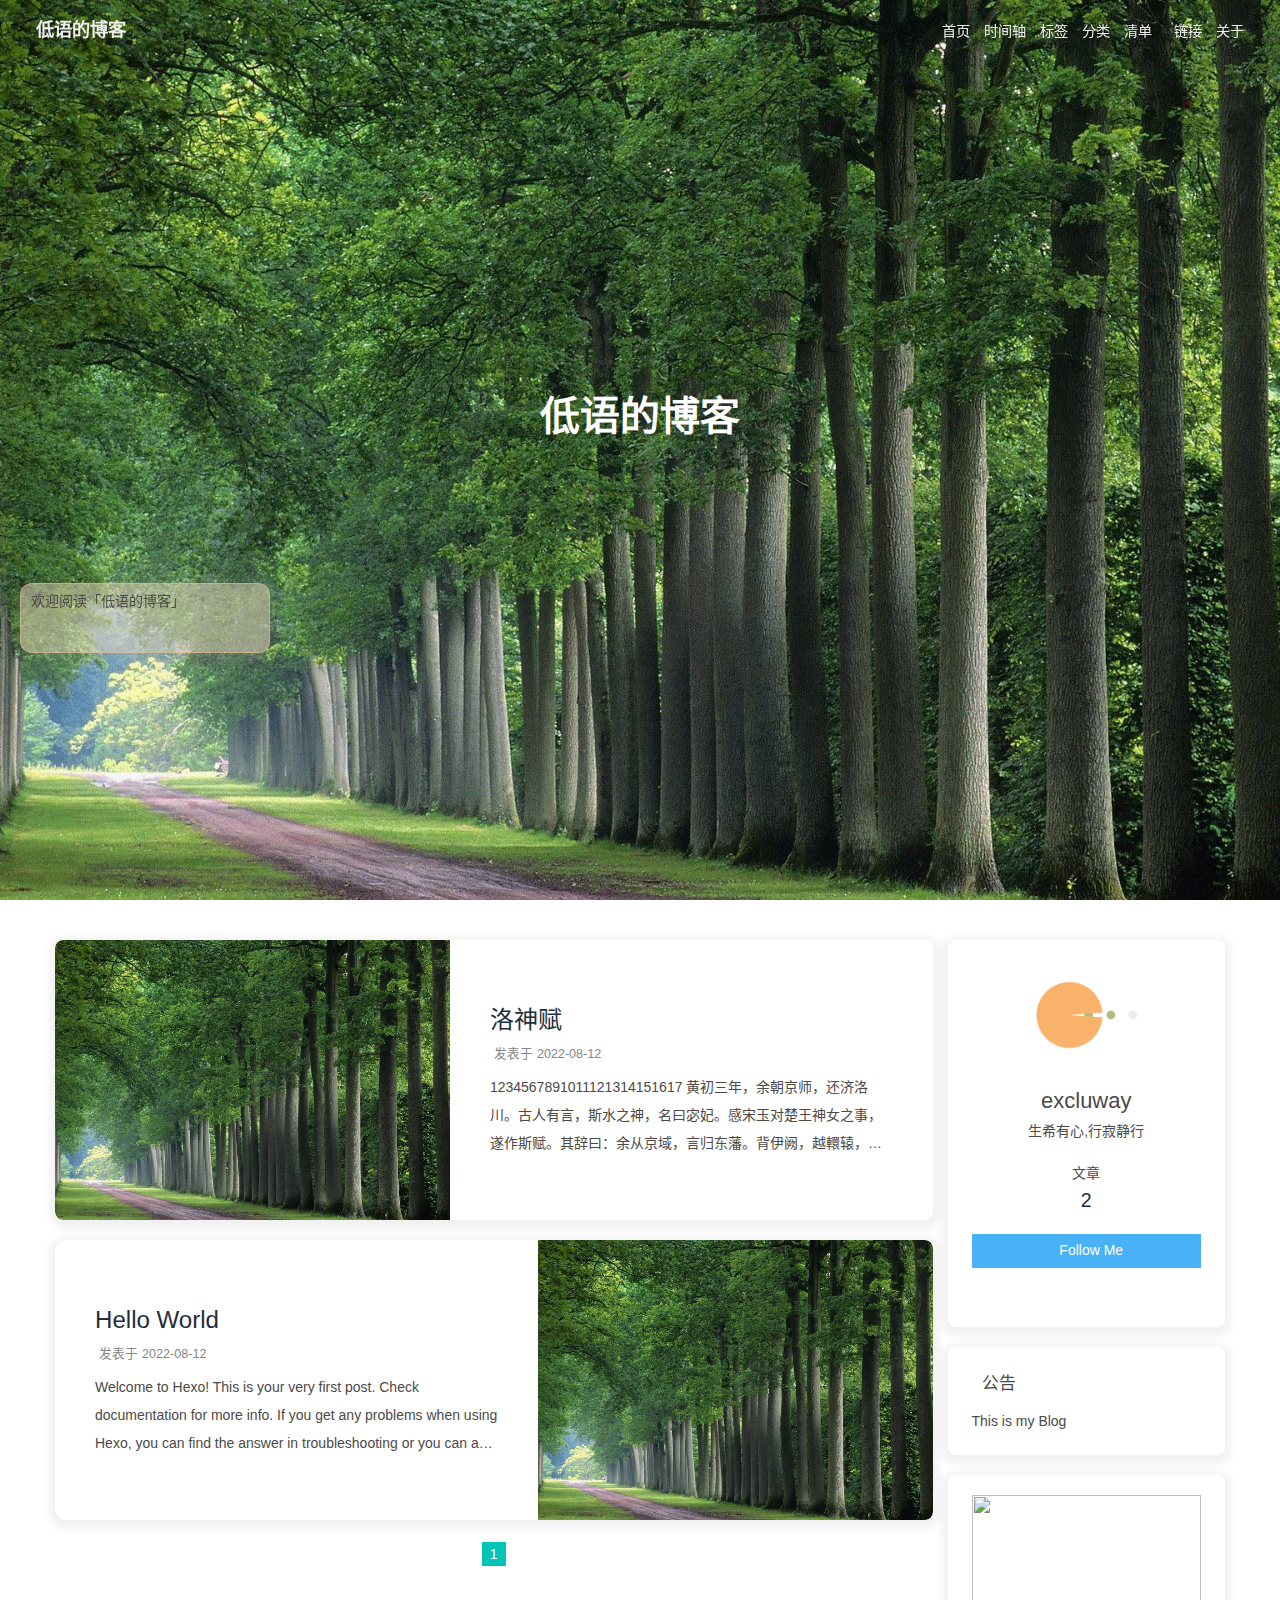
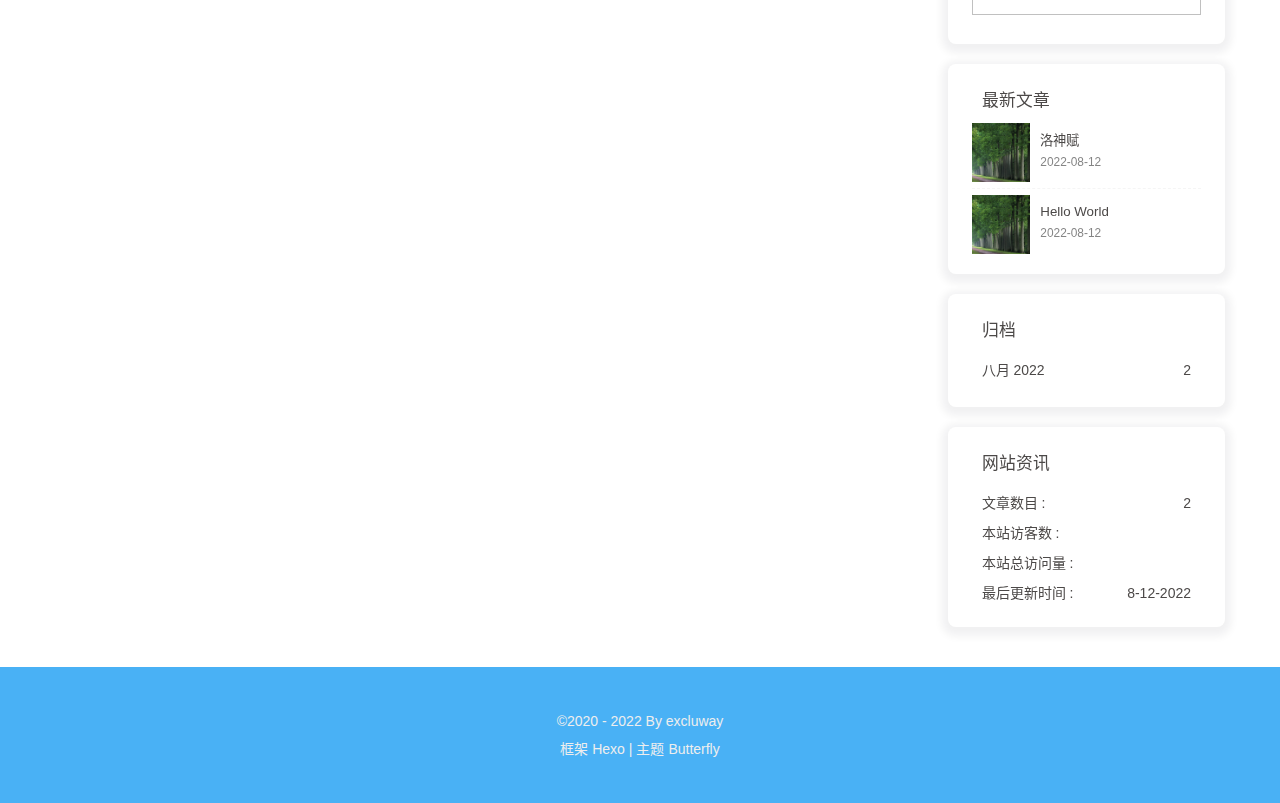
==== commit 02945542: "Site updated: 2022-08-12 19:47:15" ====
--- a/index.html
+++ b/index.html
@@ -1,8 +1,8 @@
-<!DOCTYPE html><html lang="zh-CN" data-theme="light"><head><meta charset="UTF-8"><meta http-equiv="X-UA-Compatible" content="IE=edge"><meta name="viewport" content="width=device-width,initial-scale=1"><title>低语</title><meta name="keywords" content="博客"><meta name="author" content="excluway"><meta name="copyright" content="excluway"><meta name="format-detection" content="telephone=no"><meta name="theme-color" content="#ffffff"><meta name="description" content="生希有心,行寂静行">
+<!DOCTYPE html><html lang="zh-CN" data-theme="light"><head><meta charset="UTF-8"><meta http-equiv="X-UA-Compatible" content="IE=edge"><meta name="viewport" content="width=device-width,initial-scale=1"><title>低语的博客</title><meta name="keywords" content="博客"><meta name="author" content="excluway"><meta name="copyright" content="excluway"><meta name="format-detection" content="telephone=no"><meta name="theme-color" content="#ffffff"><meta name="description" content="生希有心,行寂静行">
 <meta property="og:type" content="website">
-<meta property="og:title" content="低语">
+<meta property="og:title" content="低语的博客">
 <meta property="og:url" content="http://example.com/index.html">
-<meta property="og:site_name" content="低语">
+<meta property="og:site_name" content="低语的博客">
 <meta property="og:description" content="生希有心,行寂静行">
 <meta property="og:locale" content="zh_CN">
 <meta property="og:image" content="https://gimg2.baidu.com/image_search/src=http%3A%2F%2Fb-ssl.duitang.com%2Fuploads%2Fitem%2F201809%2F01%2F20180901214613_VXdRf.thumb.700_0.jpeg&refer=http%3A%2F%2Fb-ssl.duitang.com&app=2002&size=f9999,10000&q=a80&n=0&g=0n&fmt=auto?sec=1662887226&t=3ee114863120417bab753a8050592afd">
@@ -15,7 +15,7 @@
   localSearch: undefined,
   translate: undefined,
   noticeOutdate: undefined,
-  highlight: {"plugin":"highlighjs","highlightCopy":true,"highlightLang":true,"highlightHeightLimit":false},
+  highlight: {"plugin":"highlighjs","highlightCopy":true,"highlightLang":true,"highlightHeightLimit":50},
   copy: {
     success: '复制成功',
     error: '复制错误',
@@ -33,7 +33,7 @@
     day: '天前',
     month: '个月前'
   },
-  copyright: {"limitCount":50,"languages":{"author":"作者: excluway","link":"链接: ","source":"来源: 低语","info":"著作权归作者所有。商业转载请联系作者获得授权，非商业转载请注明出处。"}},
+  copyright: {"limitCount":50,"languages":{"author":"作者: excluway","link":"链接: ","source":"来源: 低语的博客","info":"著作权归作者所有。商业转载请联系作者获得授权，非商业转载请注明出处。"}},
   lightbox: 'fancybox',
   Snackbar: undefined,
   source: {
@@ -55,7 +55,7 @@
   isHome: true,
   isHighlightShrink: false,
   isToc: false,
-  postUpdate: '2022-08-12 17:52:43'
+  postUpdate: '2022-08-12 19:47:14'
 }</script><noscript><style type="text/css">
   #nav {
     opacity: 1
@@ -137,7 +137,7 @@
           document.documentElement.classList.remove('hide-aside')
         }
       }
-    })(window)</script><link rel="stylesheet" href="/css/universe.css"><!-- hexo injector head_end start --><link rel="stylesheet" href="https://unpkg.zhimg.com/hexo-butterfly-clock/lib/clock.min.css" /><!-- hexo injector head_end end --><meta name="generator" content="Hexo 5.4.2"></head><body><div id="sidebar"><div id="menu-mask"></div><div id="sidebar-menus"><div class="author-avatar"><img class="avatar-img" src="https://gimg2.baidu.com/image_search/src=http%3A%2F%2Fb-ssl.duitang.com%2Fuploads%2Fitem%2F201809%2F01%2F20180901214613_VXdRf.thumb.700_0.jpeg&amp;refer=http%3A%2F%2Fb-ssl.duitang.com&amp;app=2002&amp;size=f9999,10000&amp;q=a80&amp;n=0&amp;g=0n&amp;fmt=auto?sec=1662887226&amp;t=3ee114863120417bab753a8050592afd" onerror="onerror=null;src='/img/friend_404.gif'" alt="avatar"/></div><div class="site-data"><div class="data-item is-center"><div class="data-item-link"><a href="/archives/"><div class="headline">文章</div><div class="length-num">1</div></a></div></div></div><hr/><div class="menus_items"><div class="menus_item"><a class="site-page" href="/"><i class="fa-fw fas fa-home"></i><span> 首页</span></a></div><div class="menus_item"><a class="site-page" href="/archives/"><i class="fa-fw fas fa-archive"></i><span> 时间轴</span></a></div><div class="menus_item"><a class="site-page" href="/tags/"><i class="fa-fw fas fa-tags"></i><span> 标签</span></a></div><div class="menus_item"><a class="site-page" href="/categories/"><i class="fa-fw fas fa-folder-open"></i><span> 分类</span></a></div><div class="menus_item"><a class="site-page" href="javascript:void(0);"><i class="fa-fw fas fa-list"></i><span> 清单</span><i class="fas fa-chevron-down expand"></i></a><ul class="menus_item_child"><li><a class="site-page child" href="/music/"><i class="fa-fw fas fa-music"></i><span> 音乐</span></a></li><li><a class="site-page child" href="/movies/"><i class="fa-fw fas fa-video"></i><span> 电影</span></a></li></ul></div><div class="menus_item"><a class="site-page" href="/link/"><i class="fa-fw fas fa-link"></i><span> 链接</span></a></div><div class="menus_item"><a class="site-page" href="/about/"><i class="fa-fw fas fa-heart"></i><span> 关于</span></a></div></div></div></div><div class="page" id="body-wrap"><header class="full_page" id="page-header"><nav id="nav"><span id="blog_name"><a id="site-name" href="/">低语</a></span><div id="menus"><div class="menus_items"><div class="menus_item"><a class="site-page" href="/"><i class="fa-fw fas fa-home"></i><span> 首页</span></a></div><div class="menus_item"><a class="site-page" href="/archives/"><i class="fa-fw fas fa-archive"></i><span> 时间轴</span></a></div><div class="menus_item"><a class="site-page" href="/tags/"><i class="fa-fw fas fa-tags"></i><span> 标签</span></a></div><div class="menus_item"><a class="site-page" href="/categories/"><i class="fa-fw fas fa-folder-open"></i><span> 分类</span></a></div><div class="menus_item"><a class="site-page" href="javascript:void(0);"><i class="fa-fw fas fa-list"></i><span> 清单</span><i class="fas fa-chevron-down expand"></i></a><ul class="menus_item_child"><li><a class="site-page child" href="/music/"><i class="fa-fw fas fa-music"></i><span> 音乐</span></a></li><li><a class="site-page child" href="/movies/"><i class="fa-fw fas fa-video"></i><span> 电影</span></a></li></ul></div><div class="menus_item"><a class="site-page" href="/link/"><i class="fa-fw fas fa-link"></i><span> 链接</span></a></div><div class="menus_item"><a class="site-page" href="/about/"><i class="fa-fw fas fa-heart"></i><span> 关于</span></a></div></div><div id="toggle-menu"><a class="site-page"><i class="fas fa-bars fa-fw"></i></a></div></div></nav><div id="site-info"><h1 id="site-title">低语</h1><div id="site_social_icons"><a class="social-icon" href="https://github.com/excluway" target="_blank" title="Github"><i class="fab fa-github"></i></a><a class="social-icon" href="mailto:1067491203@qq.com" target="_blank" title="Email"><i class="fas fa-envelope"></i></a></div></div><div id="scroll-down"><i class="fas fa-angle-down scroll-down-effects"></i></div></header><main class="layout" id="content-inner"><div class="recent-posts" id="recent-posts"><div class="recent-post-item"><div class="post_cover left_radius"><a href="/2022/08/12/hello-world/" title="Hello World">     <img class="post_bg" src="https://cdn.jsdelivr.net/npm/butterfly-extsrc@1/img/default.jpg" onerror="this.onerror=null;this.src='/img/404.jpg'" alt="Hello World"></a></div><div class="recent-post-info"><a class="article-title" href="/2022/08/12/hello-world/" title="Hello World">Hello World</a><div class="article-meta-wrap"><span class="post-meta-date"><i class="far fa-calendar-alt"></i><span class="article-meta-label">发表于</span><time datetime="2022-08-12T08:00:50.611Z" title="发表于 2022-08-12 16:00:50">2022-08-12</time></span></div><div class="content">Welcome to Hexo! This is your very first post. Check documentation for more info. If you get any problems when using Hexo, you can find the answer in troubleshooting or you can ask me on GitHub.
+    })(window)</script><!-- hexo injector head_end start --><link rel="stylesheet" href="https://unpkg.zhimg.com/hexo-butterfly-clock/lib/clock.min.css" /><!-- hexo injector head_end end --><meta name="generator" content="Hexo 5.4.2"></head><body><div id="sidebar"><div id="menu-mask"></div><div id="sidebar-menus"><div class="author-avatar"><img class="avatar-img" src="https://gimg2.baidu.com/image_search/src=http%3A%2F%2Fb-ssl.duitang.com%2Fuploads%2Fitem%2F201809%2F01%2F20180901214613_VXdRf.thumb.700_0.jpeg&amp;refer=http%3A%2F%2Fb-ssl.duitang.com&amp;app=2002&amp;size=f9999,10000&amp;q=a80&amp;n=0&amp;g=0n&amp;fmt=auto?sec=1662887226&amp;t=3ee114863120417bab753a8050592afd" onerror="onerror=null;src='/img/friend_404.gif'" alt="avatar"/></div><div class="site-data"><div class="data-item is-center"><div class="data-item-link"><a href="/archives/"><div class="headline">文章</div><div class="length-num">2</div></a></div></div></div><hr/><div class="menus_items"><div class="menus_item"><a class="site-page" href="/"><i class="fa-fw fas fa-home"></i><span> 首页</span></a></div><div class="menus_item"><a class="site-page" href="/archives/"><i class="fa-fw fas fa-archive"></i><span> 时间轴</span></a></div><div class="menus_item"><a class="site-page" href="/tags/"><i class="fa-fw fas fa-tags"></i><span> 标签</span></a></div><div class="menus_item"><a class="site-page" href="/categories/"><i class="fa-fw fas fa-folder-open"></i><span> 分类</span></a></div><div class="menus_item"><a class="site-page" href="javascript:void(0);"><i class="fa-fw fas fa-list"></i><span> 清单</span><i class="fas fa-chevron-down expand"></i></a><ul class="menus_item_child"><li><a class="site-page child" href="/music/"><i class="fa-fw fas fa-music"></i><span> 音乐</span></a></li><li><a class="site-page child" href="/movies/"><i class="fa-fw fas fa-video"></i><span> 电影</span></a></li></ul></div><div class="menus_item"><a class="site-page" href="/link/"><i class="fa-fw fas fa-link"></i><span> 链接</span></a></div><div class="menus_item"><a class="site-page" href="/about/"><i class="fa-fw fas fa-heart"></i><span> 关于</span></a></div></div></div></div><div class="page" id="body-wrap"><header class="full_page" id="page-header" style="background-image: url('/./img/bg1.jpg')"><nav id="nav"><span id="blog_name"><a id="site-name" href="/">低语的博客</a></span><div id="menus"><div class="menus_items"><div class="menus_item"><a class="site-page" href="/"><i class="fa-fw fas fa-home"></i><span> 首页</span></a></div><div class="menus_item"><a class="site-page" href="/archives/"><i class="fa-fw fas fa-archive"></i><span> 时间轴</span></a></div><div class="menus_item"><a class="site-page" href="/tags/"><i class="fa-fw fas fa-tags"></i><span> 标签</span></a></div><div class="menus_item"><a class="site-page" href="/categories/"><i class="fa-fw fas fa-folder-open"></i><span> 分类</span></a></div><div class="menus_item"><a class="site-page" href="javascript:void(0);"><i class="fa-fw fas fa-list"></i><span> 清单</span><i class="fas fa-chevron-down expand"></i></a><ul class="menus_item_child"><li><a class="site-page child" href="/music/"><i class="fa-fw fas fa-music"></i><span> 音乐</span></a></li><li><a class="site-page child" href="/movies/"><i class="fa-fw fas fa-video"></i><span> 电影</span></a></li></ul></div><div class="menus_item"><a class="site-page" href="/link/"><i class="fa-fw fas fa-link"></i><span> 链接</span></a></div><div class="menus_item"><a class="site-page" href="/about/"><i class="fa-fw fas fa-heart"></i><span> 关于</span></a></div></div><div id="toggle-menu"><a class="site-page"><i class="fas fa-bars fa-fw"></i></a></div></div></nav><div id="site-info"><h1 id="site-title">低语的博客</h1><div id="site_social_icons"><a class="social-icon" href="https://github.com/excluway" target="_blank" title="Github"><i class="fab fa-github"></i></a></div></div><div id="scroll-down"><i class="fas fa-angle-down scroll-down-effects"></i></div></header><main class="layout" id="content-inner"><div class="recent-posts" id="recent-posts"><div class="recent-post-item"><div class="post_cover left_radius"><a href="/2022/08/12/%E6%B5%8B%E8%AF%95/" title="洛神赋">     <img class="post_bg" src="/./img/bg1.jpg" onerror="this.onerror=null;this.src='/img/404.jpg'" alt="洛神赋"></a></div><div class="recent-post-info"><a class="article-title" href="/2022/08/12/%E6%B5%8B%E8%AF%95/" title="洛神赋">洛神赋</a><div class="article-meta-wrap"><span class="post-meta-date"><i class="far fa-calendar-alt"></i><span class="article-meta-label">发表于</span><time datetime="2022-08-12T11:40:00.000Z" title="发表于 2022-08-12 19:40:00">2022-08-12</time></span></div><div class="content">1234567891011121314151617 黄初三年，余朝京师，还济洛川。古人有言，斯水之神，名曰宓妃。感宋玉对楚王神女之事，遂作斯赋。其辞曰：余从京域，言归东藩。背伊阙，越轘辕，经通谷，陵景山。日既西倾，车殆马烦。尔乃税驾乎蘅皋，秣驷乎芝田，容与乎阳林，流眄乎洛川。于是精移神骇，忽焉思散。俯则未察，仰以殊观，睹一丽人，于岩之畔。乃援御者而告之曰：“尔有觌于彼者乎？彼何人斯？若此之艳也！”御者对曰：“臣闻河洛之神，名曰宓妃。然则君王之所见也，无乃是乎？其状若何？臣愿闻之。”余告之曰：“其形也，翩若惊鸿，婉若游龙。荣曜秋菊，华茂春松。髣髴兮若轻云之蔽月，飘飖兮若流风之回雪。远而望之，皎若太阳升朝霞；迫而察之，灼若芙蕖出渌波。秾纤得衷，修短合度。肩若削成，腰如约素。延颈秀项，皓质呈露。芳泽无加，铅华弗御。云髻峨峨，修眉联娟。丹唇外朗，皓齿内鲜，明眸善睐，靥辅承权。瑰姿艳逸，仪静体闲。柔情绰态，媚于语言。奇服旷世，骨像应图。披罗衣之璀粲兮，珥瑶碧之华琚。戴金翠之首饰，缀明珠以耀躯。践远游之文履，曳雾绡之轻裾。微幽兰之芳蔼兮，步踟蹰于山隅。于是忽焉纵体，以遨以嬉。左倚采旄，右荫桂旗。攘 ...</div></div></div><div class="recent-post-item"><div class="post_cover right_radius"><a href="/2022/08/12/hello-world/" title="Hello World">     <img class="post_bg" src="/./img/bg1.jpg" onerror="this.onerror=null;this.src='/img/404.jpg'" alt="Hello World"></a></div><div class="recent-post-info"><a class="article-title" href="/2022/08/12/hello-world/" title="Hello World">Hello World</a><div class="article-meta-wrap"><span class="post-meta-date"><i class="far fa-calendar-alt"></i><span class="article-meta-label">发表于</span><time datetime="2022-08-12T08:00:50.611Z" title="发表于 2022-08-12 16:00:50">2022-08-12</time></span></div><div class="content">Welcome to Hexo! This is your very first post. Check documentation for more info. If you get any problems when using Hexo, you can find the answer in troubleshooting or you can ask me on GitHub.
 Quick StartCreate a new post1$ hexo new &quot;My New Post&quot;
 
 More info: Writing
@@ -150,7 +150,7 @@
 Deploy to remote sites1$ hexo deploy
 
 More info: Deployment
-</div></div></div><nav id="pagination"><div class="pagination"><span class="page-number current">1</span></div></nav></div><div class="aside-content" id="aside-content"><div class="card-widget card-info"><div class="card-info-avatar is-center"><img class="avatar-img" src="https://gimg2.baidu.com/image_search/src=http%3A%2F%2Fb-ssl.duitang.com%2Fuploads%2Fitem%2F201809%2F01%2F20180901214613_VXdRf.thumb.700_0.jpeg&amp;refer=http%3A%2F%2Fb-ssl.duitang.com&amp;app=2002&amp;size=f9999,10000&amp;q=a80&amp;n=0&amp;g=0n&amp;fmt=auto?sec=1662887226&amp;t=3ee114863120417bab753a8050592afd" onerror="this.onerror=null;this.src='/img/friend_404.gif'" alt="avatar"/><div class="author-info__name">excluway</div><div class="author-info__description">生希有心,行寂静行</div></div><div class="card-info-data"><div class="card-info-data-item is-center"><a href="/archives/"><div class="headline">文章</div><div class="length-num">1</div></a></div></div><a class="button--animated" id="card-info-btn" target="_blank" rel="noopener" href="https://github.com/xxxxxx"><i class="fab fa-github"></i><span>Follow Me</span></a><div class="card-info-social-icons is-center"><a class="social-icon" href="https://github.com/excluway" target="_blank" title="Github"><i class="fab fa-github"></i></a><a class="social-icon" href="mailto:1067491203@qq.com" target="_blank" title="Email"><i class="fas fa-envelope"></i></a></div></div><div class="card-widget card-announcement"><div class="item-headline"><i class="fas fa-bullhorn card-announcement-animation"></i><span>公告</span></div><div class="announcement_content">This is my Blog</div></div><div class="sticky_layout"><div class="card-widget card-recent-post"><div class="item-headline"><i class="fas fa-history"></i><span>最新文章</span></div><div class="aside-list"><div class="aside-list-item"><a class="thumbnail" href="/2022/08/12/hello-world/" title="Hello World"><img src="https://cdn.jsdelivr.net/npm/butterfly-extsrc@1/img/default.jpg" onerror="this.onerror=null;this.src='/img/404.jpg'" alt="Hello World"/></a><div class="content"><a class="title" href="/2022/08/12/hello-world/" title="Hello World">Hello World</a><time datetime="2022-08-12T08:00:50.611Z" title="发表于 2022-08-12 16:00:50">2022-08-12</time></div></div></div></div><div class="card-widget card-archives"><div class="item-headline"><i class="fas fa-archive"></i><span>归档</span></div><ul class="card-archive-list"><li class="card-archive-list-item"><a class="card-archive-list-link" href="/archives/2022/08/"><span class="card-archive-list-date">八月 2022</span><span class="card-archive-list-count">1</span></a></li></ul></div><div class="card-widget card-webinfo"><div class="item-headline"><i class="fas fa-chart-line"></i><span>网站资讯</span></div><div class="webinfo"><div class="webinfo-item"><div class="item-name">文章数目 :</div><div class="item-count">1</div></div><div class="webinfo-item"><div class="item-name">本站访客数 :</div><div class="item-count" id="busuanzi_value_site_uv"></div></div><div class="webinfo-item"><div class="item-name">本站总访问量 :</div><div class="item-count" id="busuanzi_value_site_pv"></div></div><div class="webinfo-item"><div class="item-name">最后更新时间 :</div><div class="item-count" id="last-push-date" data-lastPushDate="2022-08-12T09:52:43.953Z"></div></div></div></div></div></div></main><footer id="footer"><div id="footer-wrap"><div class="copyright">&copy;2020 - 2022 By excluway</div><div class="framework-info"><span>框架 </span><a target="_blank" rel="noopener" href="https://hexo.io">Hexo</a><span class="footer-separator">|</span><span>主题 </span><a target="_blank" rel="noopener" href="https://github.com/jerryc127/hexo-theme-butterfly">Butterfly</a></div></div></footer></div><div id="rightside"><div id="rightside-config-hide"><button id="darkmode" type="button" title="浅色和深色模式转换"><i class="fas fa-adjust"></i></button><button id="hide-aside-btn" type="button" title="单栏和双栏切换"><i class="fas fa-arrows-alt-h"></i></button></div><div id="rightside-config-show"><button id="rightside_config" type="button" title="设置"><i class="fas fa-cog fa-spin"></i></button><button id="go-up" type="button" title="回到顶部"><i class="fas fa-arrow-up"></i></button></div></div><div><script src="/js/utils.js"></script><script src="/js/main.js"></script><div class="js-pjax"></div><script async data-pjax src="//busuanzi.ibruce.info/busuanzi/2.3/busuanzi.pure.mini.js"></script></div><!-- hexo injector body_end start --><script data-pjax>
+</div></div></div><nav id="pagination"><div class="pagination"><span class="page-number current">1</span></div></nav></div><div class="aside-content" id="aside-content"><div class="card-widget card-info"><div class="card-info-avatar is-center"><img class="avatar-img" src="https://gimg2.baidu.com/image_search/src=http%3A%2F%2Fb-ssl.duitang.com%2Fuploads%2Fitem%2F201809%2F01%2F20180901214613_VXdRf.thumb.700_0.jpeg&amp;refer=http%3A%2F%2Fb-ssl.duitang.com&amp;app=2002&amp;size=f9999,10000&amp;q=a80&amp;n=0&amp;g=0n&amp;fmt=auto?sec=1662887226&amp;t=3ee114863120417bab753a8050592afd" onerror="this.onerror=null;this.src='/img/friend_404.gif'" alt="avatar"/><div class="author-info__name">excluway</div><div class="author-info__description">生希有心,行寂静行</div></div><div class="card-info-data"><div class="card-info-data-item is-center"><a href="/archives/"><div class="headline">文章</div><div class="length-num">2</div></a></div></div><a class="button--animated" id="card-info-btn" target="_blank" rel="noopener" href="https://github.com/xxxxxx"><i class="fab fa-github"></i><span>Follow Me</span></a><div class="card-info-social-icons is-center"><a class="social-icon" href="https://github.com/excluway" target="_blank" title="Github"><i class="fab fa-github"></i></a></div></div><div class="card-widget card-announcement"><div class="item-headline"><i class="fas fa-bullhorn card-announcement-animation"></i><span>公告</span></div><div class="announcement_content">This is my Blog</div></div><div class="sticky_layout"><div class="card-widget card-recent-post"><div class="item-headline"><i class="fas fa-history"></i><span>最新文章</span></div><div class="aside-list"><div class="aside-list-item"><a class="thumbnail" href="/2022/08/12/%E6%B5%8B%E8%AF%95/" title="洛神赋"><img src="/./img/bg1.jpg" onerror="this.onerror=null;this.src='/img/404.jpg'" alt="洛神赋"/></a><div class="content"><a class="title" href="/2022/08/12/%E6%B5%8B%E8%AF%95/" title="洛神赋">洛神赋</a><time datetime="2022-08-12T11:40:00.000Z" title="发表于 2022-08-12 19:40:00">2022-08-12</time></div></div><div class="aside-list-item"><a class="thumbnail" href="/2022/08/12/hello-world/" title="Hello World"><img src="/./img/bg1.jpg" onerror="this.onerror=null;this.src='/img/404.jpg'" alt="Hello World"/></a><div class="content"><a class="title" href="/2022/08/12/hello-world/" title="Hello World">Hello World</a><time datetime="2022-08-12T08:00:50.611Z" title="发表于 2022-08-12 16:00:50">2022-08-12</time></div></div></div></div><div class="card-widget card-archives"><div class="item-headline"><i class="fas fa-archive"></i><span>归档</span></div><ul class="card-archive-list"><li class="card-archive-list-item"><a class="card-archive-list-link" href="/archives/2022/08/"><span class="card-archive-list-date">八月 2022</span><span class="card-archive-list-count">2</span></a></li></ul></div><div class="card-widget card-webinfo"><div class="item-headline"><i class="fas fa-chart-line"></i><span>网站资讯</span></div><div class="webinfo"><div class="webinfo-item"><div class="item-name">文章数目 :</div><div class="item-count">2</div></div><div class="webinfo-item"><div class="item-name">本站访客数 :</div><div class="item-count" id="busuanzi_value_site_uv"></div></div><div class="webinfo-item"><div class="item-name">本站总访问量 :</div><div class="item-count" id="busuanzi_value_site_pv"></div></div><div class="webinfo-item"><div class="item-name">最后更新时间 :</div><div class="item-count" id="last-push-date" data-lastPushDate="2022-08-12T11:47:14.884Z"></div></div></div></div></div></div></main><footer id="footer"><div id="footer-wrap"><div class="copyright">&copy;2020 - 2022 By excluway</div><div class="framework-info"><span>框架 </span><a target="_blank" rel="noopener" href="https://hexo.io">Hexo</a><span class="footer-separator">|</span><span>主题 </span><a target="_blank" rel="noopener" href="https://github.com/jerryc127/hexo-theme-butterfly">Butterfly</a></div></div></footer></div><div id="rightside"><div id="rightside-config-hide"><button id="darkmode" type="button" title="浅色和深色模式转换"><i class="fas fa-adjust"></i></button><button id="hide-aside-btn" type="button" title="单栏和双栏切换"><i class="fas fa-arrows-alt-h"></i></button></div><div id="rightside-config-show"><button id="rightside_config" type="button" title="设置"><i class="fas fa-cog fa-spin"></i></button><button id="go-up" type="button" title="回到顶部"><i class="fas fa-arrow-up"></i></button></div></div><div><script src="/js/utils.js"></script><script src="/js/main.js"></script><div class="js-pjax"></div><script defer src="/live2d-widget/autoload.js"></script><script async data-pjax src="//busuanzi.ibruce.info/busuanzi/2.3/busuanzi.pure.mini.js"></script></div><!-- hexo injector body_end start --><script data-pjax>
   function butterfly_clock_injector_config(){
     var parent_div_git = document.getElementsByClassName('sticky_layout')[0];
     var item_html = '<div class="card-widget card-clock"><div class="card-glass"><div class="card-background"><div class="card-content"><div id="hexo_electric_clock"><img class="entered loading" id="card-clock-loading" src="https://fastly.jsdelivr.net/gh/tzy13755126023/BLOG_SOURCE/theme_f/loading.gif" style="height: 120px; width: 100%;" data-ll-status="loading"/></div></div></div></div></div>';
@@ -174,4 +174,4 @@
   else if (epage === cpage){
     butterfly_clock_injector_config();
   }
-  </script><script src="https://pv.sohu.com/cityjson?ie=utf-8"></script><script data-pjax src="https://unpkg.zhimg.com/hexo-butterfly-clock/lib/clock.min.js"></script><!-- hexo injector body_end end --><script src="/live2dw/lib/L2Dwidget.min.js?094cbace49a39548bed64abff5988b05"></script><script>L2Dwidget.init({"tagMode":false,"debug":false,"model":{"jsonPath":"/live2dw/assets/shizuku.model.json"},"display":{"position":"left","width":150,"height":300,"hOffset":20,"vOffset":-20},"mobile":{"show":false},"log":false,"pluginJsPath":"lib/","pluginModelPath":"assets/","pluginRootPath":"live2dw/"});</script></body></html>+  </script><script src="https://pv.sohu.com/cityjson?ie=utf-8"></script><script data-pjax src="https://unpkg.zhimg.com/hexo-butterfly-clock/lib/clock.min.js"></script><!-- hexo injector body_end end --></body></html>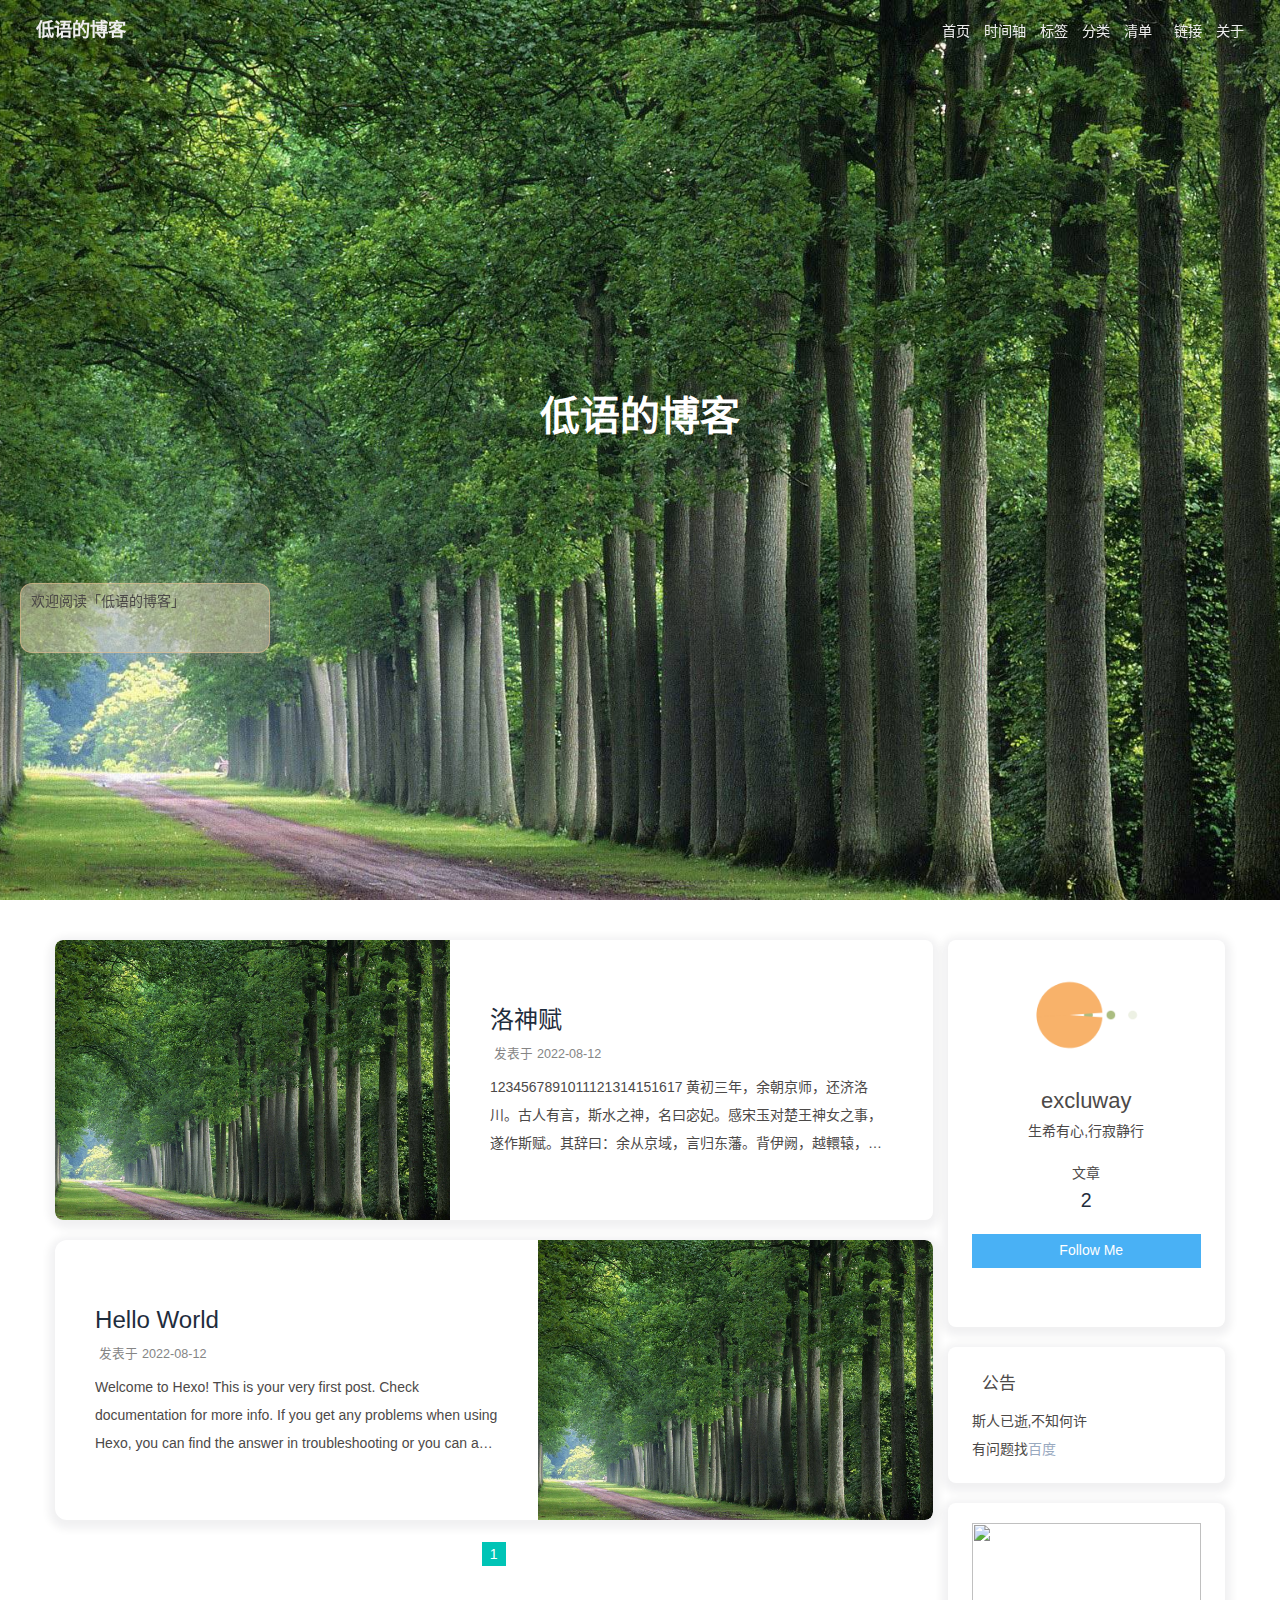
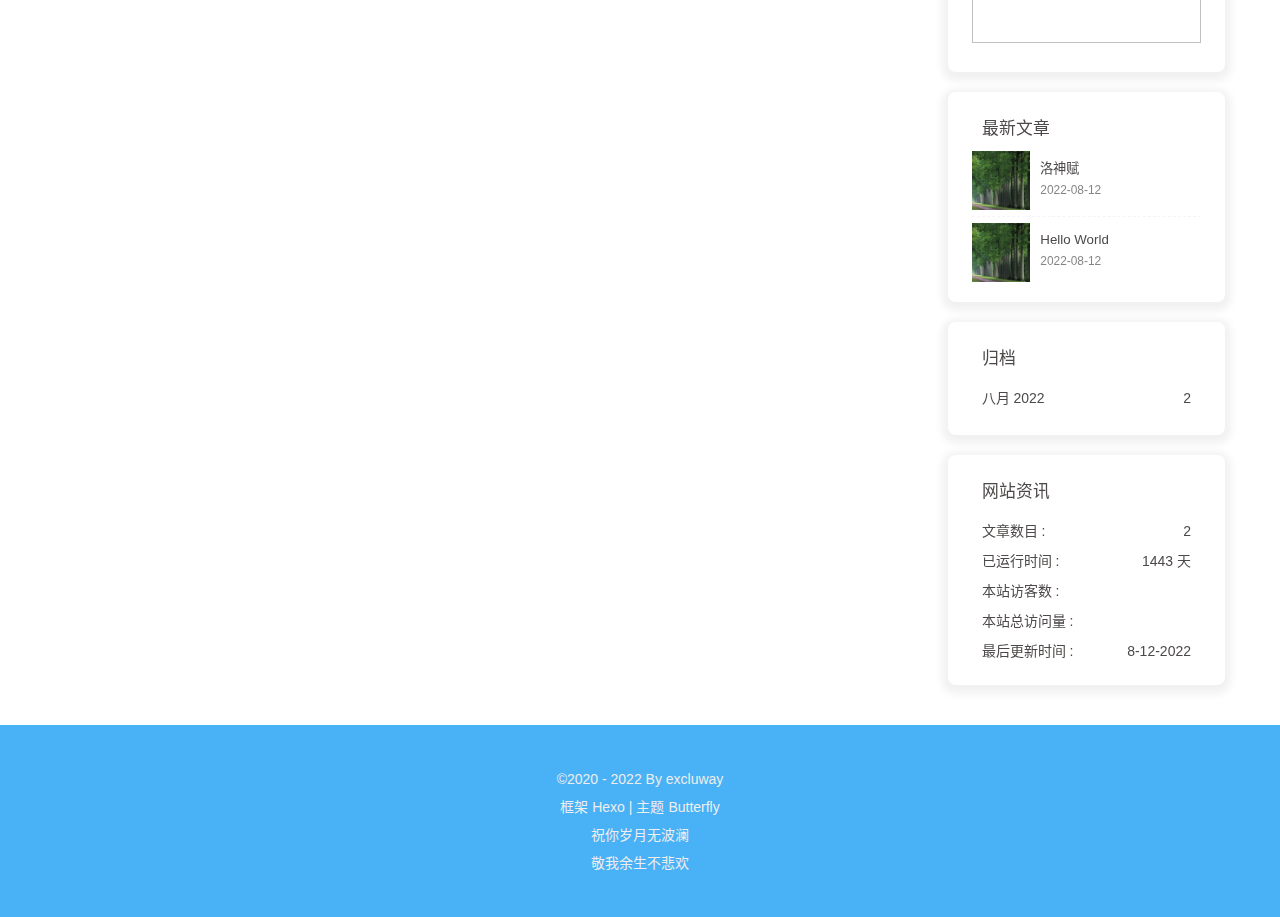
==== commit 439ec5cd: "Site updated: 2022-08-12 20:43:24" ====
--- a/index.html
+++ b/index.html
@@ -25,7 +25,7 @@
     homepage: false,
     post: false
   },
-  runtime: '',
+  runtime: '天',
   date_suffix: {
     just: '刚刚',
     min: '分钟前',
@@ -55,7 +55,7 @@
   isHome: true,
   isHighlightShrink: false,
   isToc: false,
-  postUpdate: '2022-08-12 19:47:14'
+  postUpdate: '2022-08-12 20:43:23'
 }</script><noscript><style type="text/css">
   #nav {
     opacity: 1
@@ -150,7 +150,7 @@
 Deploy to remote sites1$ hexo deploy
 
 More info: Deployment
-</div></div></div><nav id="pagination"><div class="pagination"><span class="page-number current">1</span></div></nav></div><div class="aside-content" id="aside-content"><div class="card-widget card-info"><div class="card-info-avatar is-center"><img class="avatar-img" src="https://gimg2.baidu.com/image_search/src=http%3A%2F%2Fb-ssl.duitang.com%2Fuploads%2Fitem%2F201809%2F01%2F20180901214613_VXdRf.thumb.700_0.jpeg&amp;refer=http%3A%2F%2Fb-ssl.duitang.com&amp;app=2002&amp;size=f9999,10000&amp;q=a80&amp;n=0&amp;g=0n&amp;fmt=auto?sec=1662887226&amp;t=3ee114863120417bab753a8050592afd" onerror="this.onerror=null;this.src='/img/friend_404.gif'" alt="avatar"/><div class="author-info__name">excluway</div><div class="author-info__description">生希有心,行寂静行</div></div><div class="card-info-data"><div class="card-info-data-item is-center"><a href="/archives/"><div class="headline">文章</div><div class="length-num">2</div></a></div></div><a class="button--animated" id="card-info-btn" target="_blank" rel="noopener" href="https://github.com/xxxxxx"><i class="fab fa-github"></i><span>Follow Me</span></a><div class="card-info-social-icons is-center"><a class="social-icon" href="https://github.com/excluway" target="_blank" title="Github"><i class="fab fa-github"></i></a></div></div><div class="card-widget card-announcement"><div class="item-headline"><i class="fas fa-bullhorn card-announcement-animation"></i><span>公告</span></div><div class="announcement_content">This is my Blog</div></div><div class="sticky_layout"><div class="card-widget card-recent-post"><div class="item-headline"><i class="fas fa-history"></i><span>最新文章</span></div><div class="aside-list"><div class="aside-list-item"><a class="thumbnail" href="/2022/08/12/%E6%B5%8B%E8%AF%95/" title="洛神赋"><img src="/./img/bg1.jpg" onerror="this.onerror=null;this.src='/img/404.jpg'" alt="洛神赋"/></a><div class="content"><a class="title" href="/2022/08/12/%E6%B5%8B%E8%AF%95/" title="洛神赋">洛神赋</a><time datetime="2022-08-12T11:40:00.000Z" title="发表于 2022-08-12 19:40:00">2022-08-12</time></div></div><div class="aside-list-item"><a class="thumbnail" href="/2022/08/12/hello-world/" title="Hello World"><img src="/./img/bg1.jpg" onerror="this.onerror=null;this.src='/img/404.jpg'" alt="Hello World"/></a><div class="content"><a class="title" href="/2022/08/12/hello-world/" title="Hello World">Hello World</a><time datetime="2022-08-12T08:00:50.611Z" title="发表于 2022-08-12 16:00:50">2022-08-12</time></div></div></div></div><div class="card-widget card-archives"><div class="item-headline"><i class="fas fa-archive"></i><span>归档</span></div><ul class="card-archive-list"><li class="card-archive-list-item"><a class="card-archive-list-link" href="/archives/2022/08/"><span class="card-archive-list-date">八月 2022</span><span class="card-archive-list-count">2</span></a></li></ul></div><div class="card-widget card-webinfo"><div class="item-headline"><i class="fas fa-chart-line"></i><span>网站资讯</span></div><div class="webinfo"><div class="webinfo-item"><div class="item-name">文章数目 :</div><div class="item-count">2</div></div><div class="webinfo-item"><div class="item-name">本站访客数 :</div><div class="item-count" id="busuanzi_value_site_uv"></div></div><div class="webinfo-item"><div class="item-name">本站总访问量 :</div><div class="item-count" id="busuanzi_value_site_pv"></div></div><div class="webinfo-item"><div class="item-name">最后更新时间 :</div><div class="item-count" id="last-push-date" data-lastPushDate="2022-08-12T11:47:14.884Z"></div></div></div></div></div></div></main><footer id="footer"><div id="footer-wrap"><div class="copyright">&copy;2020 - 2022 By excluway</div><div class="framework-info"><span>框架 </span><a target="_blank" rel="noopener" href="https://hexo.io">Hexo</a><span class="footer-separator">|</span><span>主题 </span><a target="_blank" rel="noopener" href="https://github.com/jerryc127/hexo-theme-butterfly">Butterfly</a></div></div></footer></div><div id="rightside"><div id="rightside-config-hide"><button id="darkmode" type="button" title="浅色和深色模式转换"><i class="fas fa-adjust"></i></button><button id="hide-aside-btn" type="button" title="单栏和双栏切换"><i class="fas fa-arrows-alt-h"></i></button></div><div id="rightside-config-show"><button id="rightside_config" type="button" title="设置"><i class="fas fa-cog fa-spin"></i></button><button id="go-up" type="button" title="回到顶部"><i class="fas fa-arrow-up"></i></button></div></div><div><script src="/js/utils.js"></script><script src="/js/main.js"></script><div class="js-pjax"></div><script defer src="/live2d-widget/autoload.js"></script><script async data-pjax src="//busuanzi.ibruce.info/busuanzi/2.3/busuanzi.pure.mini.js"></script></div><!-- hexo injector body_end start --><script data-pjax>
+</div></div></div><nav id="pagination"><div class="pagination"><span class="page-number current">1</span></div></nav></div><div class="aside-content" id="aside-content"><div class="card-widget card-info"><div class="card-info-avatar is-center"><img class="avatar-img" src="https://gimg2.baidu.com/image_search/src=http%3A%2F%2Fb-ssl.duitang.com%2Fuploads%2Fitem%2F201809%2F01%2F20180901214613_VXdRf.thumb.700_0.jpeg&amp;refer=http%3A%2F%2Fb-ssl.duitang.com&amp;app=2002&amp;size=f9999,10000&amp;q=a80&amp;n=0&amp;g=0n&amp;fmt=auto?sec=1662887226&amp;t=3ee114863120417bab753a8050592afd" onerror="this.onerror=null;this.src='/img/friend_404.gif'" alt="avatar"/><div class="author-info__name">excluway</div><div class="author-info__description">生希有心,行寂静行</div></div><div class="card-info-data"><div class="card-info-data-item is-center"><a href="/archives/"><div class="headline">文章</div><div class="length-num">2</div></a></div></div><a class="button--animated" id="card-info-btn" target="_blank" rel="noopener" href="https://github.com/xxxxxx"><i class="fab fa-github"></i><span>Follow Me</span></a><div class="card-info-social-icons is-center"><a class="social-icon" href="https://github.com/excluway" target="_blank" title="Github"><i class="fab fa-github"></i></a></div></div><div class="card-widget card-announcement"><div class="item-headline"><i class="fas fa-bullhorn card-announcement-animation"></i><span>公告</span></div><div class="announcement_content">斯人已逝,不知何许</br>有问题找<a target="_blank" rel="noopener" href="https://www.baidu.com">百度</a></div></div><div class="sticky_layout"><div class="card-widget card-recent-post"><div class="item-headline"><i class="fas fa-history"></i><span>最新文章</span></div><div class="aside-list"><div class="aside-list-item"><a class="thumbnail" href="/2022/08/12/%E6%B5%8B%E8%AF%95/" title="洛神赋"><img src="/./img/bg1.jpg" onerror="this.onerror=null;this.src='/img/404.jpg'" alt="洛神赋"/></a><div class="content"><a class="title" href="/2022/08/12/%E6%B5%8B%E8%AF%95/" title="洛神赋">洛神赋</a><time datetime="2022-08-12T11:40:00.000Z" title="发表于 2022-08-12 19:40:00">2022-08-12</time></div></div><div class="aside-list-item"><a class="thumbnail" href="/2022/08/12/hello-world/" title="Hello World"><img src="/./img/bg1.jpg" onerror="this.onerror=null;this.src='/img/404.jpg'" alt="Hello World"/></a><div class="content"><a class="title" href="/2022/08/12/hello-world/" title="Hello World">Hello World</a><time datetime="2022-08-12T08:00:50.611Z" title="发表于 2022-08-12 16:00:50">2022-08-12</time></div></div></div></div><div class="card-widget card-archives"><div class="item-headline"><i class="fas fa-archive"></i><span>归档</span></div><ul class="card-archive-list"><li class="card-archive-list-item"><a class="card-archive-list-link" href="/archives/2022/08/"><span class="card-archive-list-date">八月 2022</span><span class="card-archive-list-count">2</span></a></li></ul></div><div class="card-widget card-webinfo"><div class="item-headline"><i class="fas fa-chart-line"></i><span>网站资讯</span></div><div class="webinfo"><div class="webinfo-item"><div class="item-name">文章数目 :</div><div class="item-count">2</div></div><div class="webinfo-item"><div class="item-name">已运行时间 :</div><div class="item-count" id="runtimeshow" data-publishDate="2022-08-12T05:14:21.000Z"></div></div><div class="webinfo-item"><div class="item-name">本站访客数 :</div><div class="item-count" id="busuanzi_value_site_uv"></div></div><div class="webinfo-item"><div class="item-name">本站总访问量 :</div><div class="item-count" id="busuanzi_value_site_pv"></div></div><div class="webinfo-item"><div class="item-name">最后更新时间 :</div><div class="item-count" id="last-push-date" data-lastPushDate="2022-08-12T12:43:23.854Z"></div></div></div></div></div></div></main><footer id="footer"><div id="footer-wrap"><div class="copyright">&copy;2020 - 2022 By excluway</div><div class="framework-info"><span>框架 </span><a target="_blank" rel="noopener" href="https://hexo.io">Hexo</a><span class="footer-separator">|</span><span>主题 </span><a target="_blank" rel="noopener" href="https://github.com/jerryc127/hexo-theme-butterfly">Butterfly</a></div><div class="footer_custom_text">祝你岁月无波澜</br>敬我余生不悲欢</div></div></footer></div><div id="rightside"><div id="rightside-config-hide"><button id="darkmode" type="button" title="浅色和深色模式转换"><i class="fas fa-adjust"></i></button><button id="hide-aside-btn" type="button" title="单栏和双栏切换"><i class="fas fa-arrows-alt-h"></i></button></div><div id="rightside-config-show"><button id="rightside_config" type="button" title="设置"><i class="fas fa-cog fa-spin"></i></button><button id="go-up" type="button" title="回到顶部"><i class="fas fa-arrow-up"></i></button></div></div><div><script src="/js/utils.js"></script><script src="/js/main.js"></script><div class="js-pjax"></div><script defer src="/live2d-widget/autoload.js"></script><script async data-pjax src="//busuanzi.ibruce.info/busuanzi/2.3/busuanzi.pure.mini.js"></script></div><!-- hexo injector body_end start --><script data-pjax>
   function butterfly_clock_injector_config(){
     var parent_div_git = document.getElementsByClassName('sticky_layout')[0];
     var item_html = '<div class="card-widget card-clock"><div class="card-glass"><div class="card-background"><div class="card-content"><div id="hexo_electric_clock"><img class="entered loading" id="card-clock-loading" src="https://fastly.jsdelivr.net/gh/tzy13755126023/BLOG_SOURCE/theme_f/loading.gif" style="height: 120px; width: 100%;" data-ll-status="loading"/></div></div></div></div></div>';
